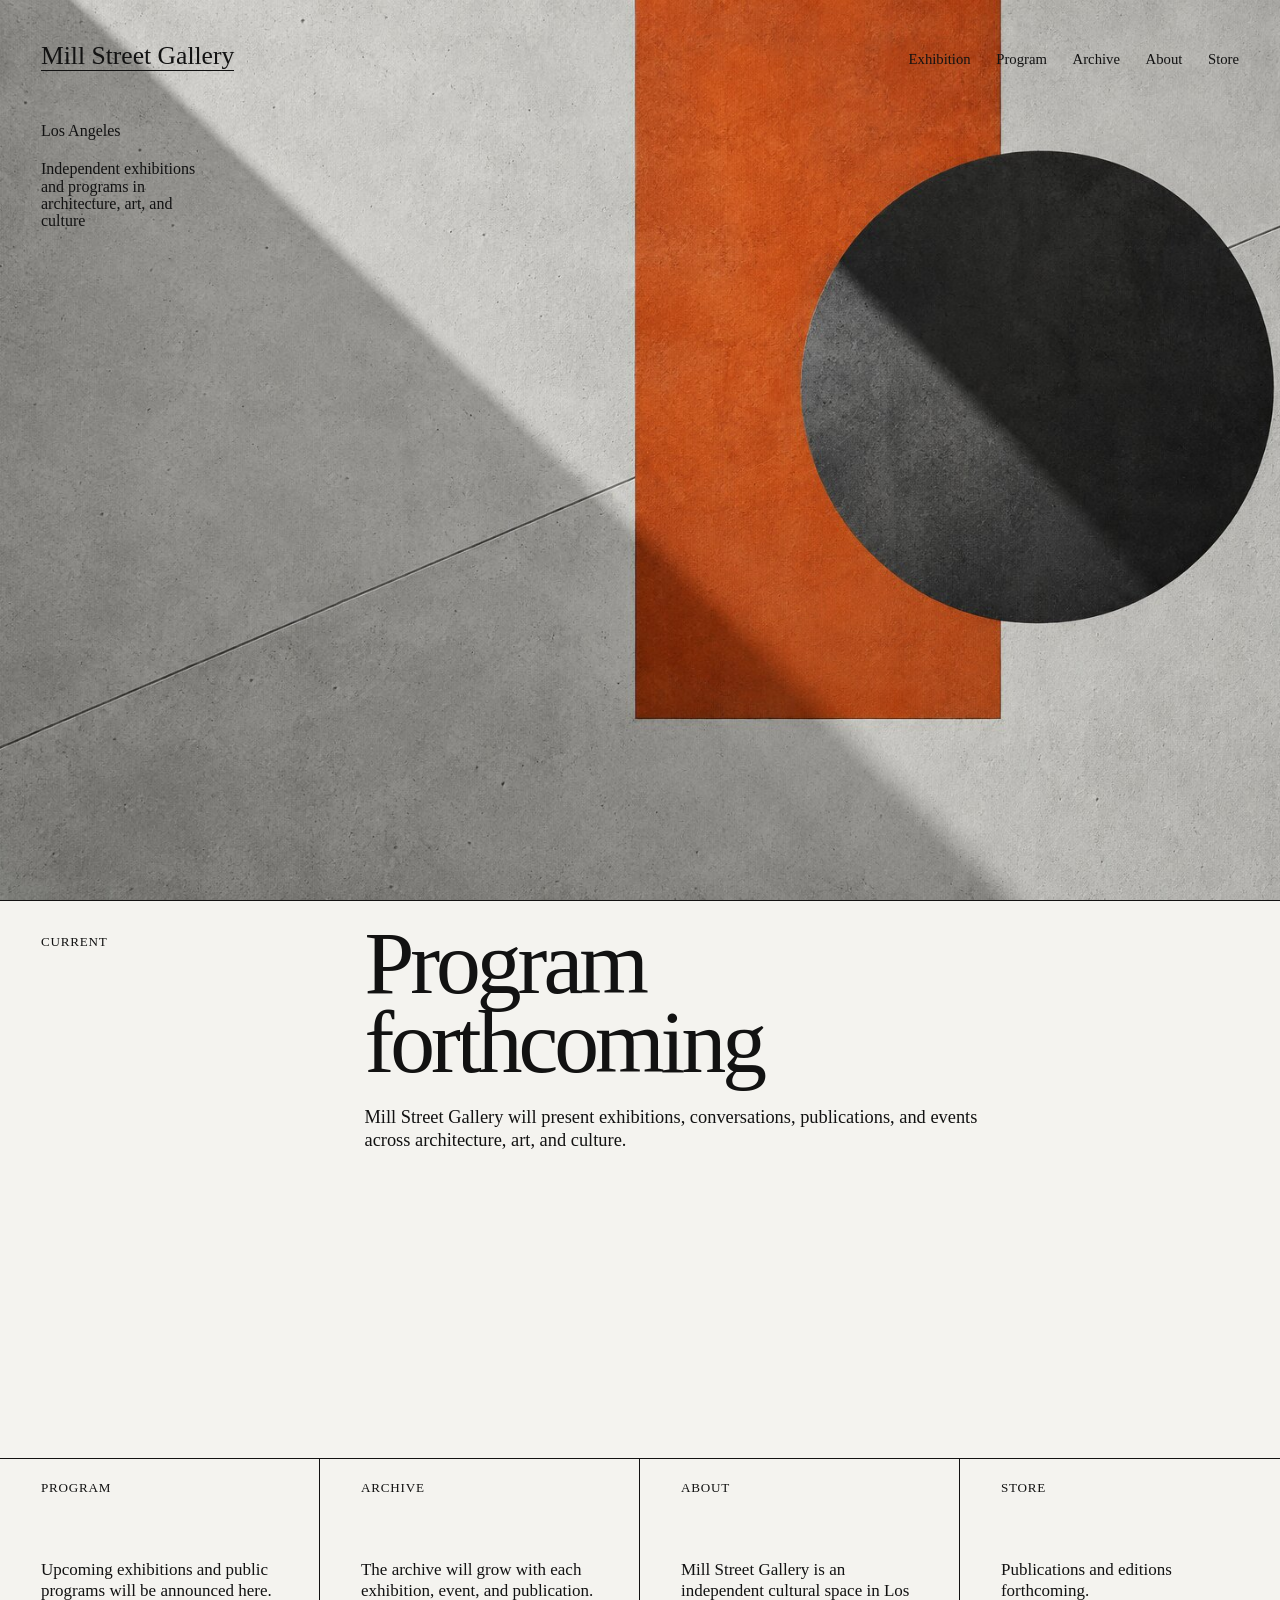
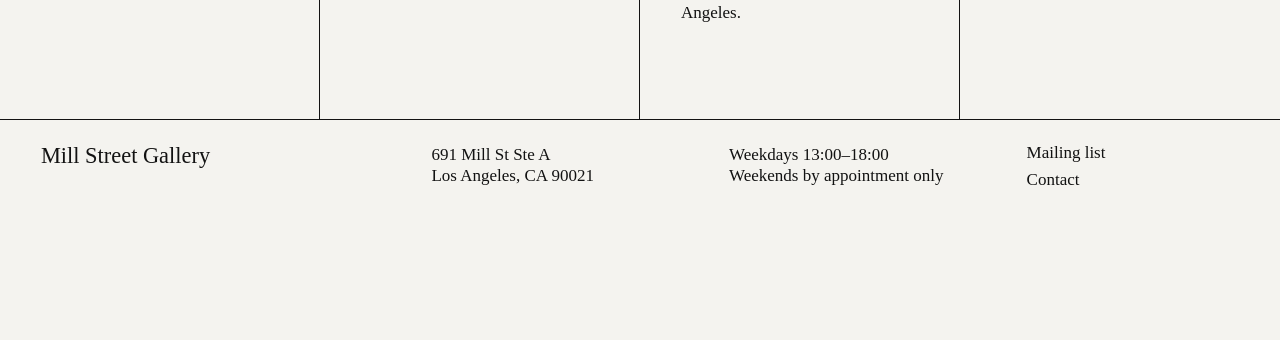
==== index.html @ 427b2648 "Update gallery address, hours, and stylesheet version" ====
<!doctype html>
<html lang="en">
<head>
  <meta charset="utf-8">
  <meta name="viewport" content="width=device-width, initial-scale=1">
  <meta name="description" content="Mill Street Gallery, Los Angeles.">
  <title>Mill Street Gallery</title>
  <link rel="icon" type="image/svg+xml" href="favicon.svg?v=3">
  <link rel="stylesheet" href="styles.css?v=5">
</head>
<body>
  <section class="landing" id="top">
    <header class="site-header">
      <a class="wordmark" href="#top">Mill Street Gallery</a>
      <button class="menu-toggle" type="button" aria-expanded="false" aria-controls="site-nav">Menu</button>
      <nav id="site-nav" class="site-nav" aria-label="Primary navigation">
        <a href="#exhibition">Exhibition</a><a href="#program">Program</a><a href="#archive">Archive</a><a href="#about">About</a><a href="#store">Store</a>
      </nav>
    </header>
    <div class="intro">
      <p>Los Angeles</p>
      <p>Independent exhibitions<br>and programs in<br>architecture, art, and<br>culture</p>
    </div>
  </section>
  <main>
    <section class="program-lead" id="exhibition">
      <p class="section-label">Current</p>
      <div><h1>Program forthcoming</h1><p>Mill Street Gallery will present exhibitions, conversations, publications, and events across architecture, art, and culture.</p></div>
    </section>
    <section class="index-grid" id="program">
      <article><p class="section-label">Program</p><p>Upcoming exhibitions and public programs will be announced here.</p></article>
      <article id="archive"><p class="section-label">Archive</p><p>The archive will grow with each exhibition, event, and publication.</p></article>
      <article id="about"><p class="section-label">About</p><p>Mill Street Gallery is an independent cultural space in Los Angeles.</p></article>
      <article id="store"><p class="section-label">Store</p><p>Publications and editions forthcoming.</p></article>
    </section>
  </main>
  <footer class="site-footer">
    <div><a href="#top">Mill Street Gallery</a></div>
    <div><p>691 Mill St Ste A<br>Los Angeles, CA 90021</p></div>
    <div><p>Weekdays 13:00–18:00<br>Weekends by appointment only</p></div>
    <div class="footer-links"><button class="text-button" type="button" data-open-mailing>Mailing list</button><a href="mailto:info@millstreetgallery.org">Contact</a></div>
  </footer>
  <dialog class="mailing-dialog" aria-labelledby="mailing-title">
    <button class="dialog-close" type="button" aria-label="Close mailing list form">Close</button>
    <div class="dialog-inner">
      <p class="section-label">Mill Street Gallery</p>
      <h2 id="mailing-title">Join the mailing list</h2>
      <form id="mailing-form">
        <label>Name<input name="name" autocomplete="name" required></label>
        <label>Email address<input type="email" name="email" autocomplete="email" required></label>
        <label>Profession <span>(optional)</span><input name="profession" autocomplete="organization-title"></label>
        <label>City <span>(optional)</span><input name="city" autocomplete="address-level2"></label>
        <button class="submit-button" type="submit">Subscribe</button>
      </form>
      <p class="form-note">Occasional updates about exhibitions, programs, and publications.</p>
    </div>
  </dialog>
  <script src="script.js"></script>
</body>
</html>
---- styles.css ----
:root { --ink:#121212; --paper:#f4f3ef; }
* { box-sizing:border-box; }
html { scroll-behavior:smooth; }
body { margin:0; color:var(--ink); background:var(--paper); font-family:"Times New Roman",Times,serif; font-size:17px; line-height:1.08; }
a { color:inherit; text-decoration:none; }
a:focus-visible,button:focus-visible,input:focus-visible { outline:1px solid currentColor; outline-offset:4px; }
.landing { position:relative; min-height:100svh; background:#b8b8b4 url("feature.jpg?v=2") center/cover no-repeat; }
.site-header { position:absolute; inset:0 0 auto; z-index:2; display:grid; grid-template-columns:1fr auto; align-items:baseline; gap:2rem; padding:42px 3.2vw 0; }
.wordmark { width:max-content; font-size:clamp(1.2rem,2vw,1.75rem); border-bottom:1px solid currentColor; }
.site-nav { display:flex; gap:clamp(1rem,2vw,2rem); }
.site-nav a { font-size:clamp(.9rem,1.15vw,1.08rem); }
.site-nav a:hover,.wordmark:hover,.footer-links a:hover,.text-button:hover { opacity:.55; }
.menu-toggle { display:none; border:0; padding:0; background:transparent; color:inherit; font:inherit; }
.intro { position:absolute; z-index:1; top:13.5%; left:3.2vw; max-width:13rem; font-size:clamp(.95rem,1.25vw,1.15rem); }
.intro p { margin:0 0 1.35rem; }
.program-lead { display:grid; grid-template-columns:minmax(190px,1fr) 3fr; gap:2rem; min-height:62vh; padding:34px 3.2vw 80px; border-top:1px solid var(--ink); }
.section-label { margin:0; font-size:.82rem; text-transform:uppercase; letter-spacing:.06em; }
.program-lead h1 { max-width:11ch; margin:-.12em 0 1.5rem; font-size:clamp(3rem,7vw,7.5rem); font-weight:400; line-height:.88; letter-spacing:-.045em; }
.program-lead>div>p { max-width:39rem; font-size:1.15rem; line-height:1.25; }
.index-grid { display:grid; grid-template-columns:repeat(4,1fr); border-top:1px solid var(--ink); border-bottom:1px solid var(--ink); }
.index-grid article { min-height:260px; padding:22px 3.2vw 45px; border-right:1px solid var(--ink); }
.index-grid article:last-child { border-right:0; }
.index-grid article>p:last-child { max-width:22rem; margin:4rem 0 0; line-height:1.25; }
.site-footer { display:grid; grid-template-columns:1.35fr 1fr 1fr .8fr; gap:2rem; min-height:220px; padding:24px 3.2vw 48px; }
.site-footer p { margin:0; line-height:1.25; }
.site-footer>div:first-child { font-size:1.4rem; }
.footer-links { display:flex; flex-direction:column; align-items:flex-start; gap:.55rem; }
.text-button { border:0; padding:0; background:none; color:inherit; font:inherit; cursor:pointer; }
.mailing-dialog { width:min(680px,calc(100% - 28px)); max-height:calc(100svh - 28px); margin:auto; padding:0; border:1px solid var(--ink); background:var(--paper); color:var(--ink); }
.mailing-dialog::backdrop { background:rgba(0,0,0,.48); }
.dialog-close { position:absolute; top:20px; right:22px; border:0; padding:0; background:none; font:inherit; cursor:pointer; }
.dialog-inner { padding:24px 28px 34px; }
.dialog-inner h2 { margin:3.5rem 0 3rem; font-size:clamp(2.6rem,6vw,5rem); font-weight:400; line-height:.88; letter-spacing:-.04em; }
#mailing-form { display:grid; grid-template-columns:1fr 1fr; gap:24px 18px; }
#mailing-form label { display:flex; flex-direction:column; gap:8px; }
#mailing-form label span { opacity:.55; }
#mailing-form input { width:100%; border:0; border-bottom:1px solid var(--ink); border-radius:0; padding:6px 0 8px; background:transparent; color:inherit; font:inherit; }
.submit-button { justify-self:start; margin-top:1rem; border:1px solid var(--ink); padding:9px 18px; background:transparent; color:inherit; font:inherit; cursor:pointer; }
.submit-button:hover { color:var(--paper); background:var(--ink); }
.form-note { margin:2rem 0 0; font-size:.9rem; }
@media(max-width:760px){
  body{font-size:16px}.landing{min-height:100svh;background-position:58% center}.site-header{grid-template-columns:1fr auto;padding:20px 18px 0}.wordmark{font-size:1.25rem}.menu-toggle{display:block}.site-nav{position:absolute;top:0;left:0;right:0;display:none;flex-direction:column;gap:.75rem;min-height:100svh;padding:68px 18px;background:var(--paper)}.site-nav.open{display:flex}.site-nav a{font-size:2rem}.intro{top:15%;left:18px;max-width:10.5rem}.program-lead{grid-template-columns:1fr;min-height:54vh;padding:22px 18px 60px}.program-lead h1{margin-top:3.5rem;font-size:4rem}.index-grid{grid-template-columns:1fr}.index-grid article{min-height:190px;padding:20px 18px 32px;border-right:0;border-bottom:1px solid var(--ink)}.index-grid article:last-child{border-bottom:0}.index-grid article>p:last-child{margin-top:3rem}.site-footer{grid-template-columns:1fr 1fr;padding:22px 18px 45px;gap:2.8rem 1rem}.site-footer>div:first-child,.footer-links{grid-column:1/-1}#mailing-form{grid-template-columns:1fr}
}
@media(prefers-reduced-motion:reduce){html{scroll-behavior:auto}}
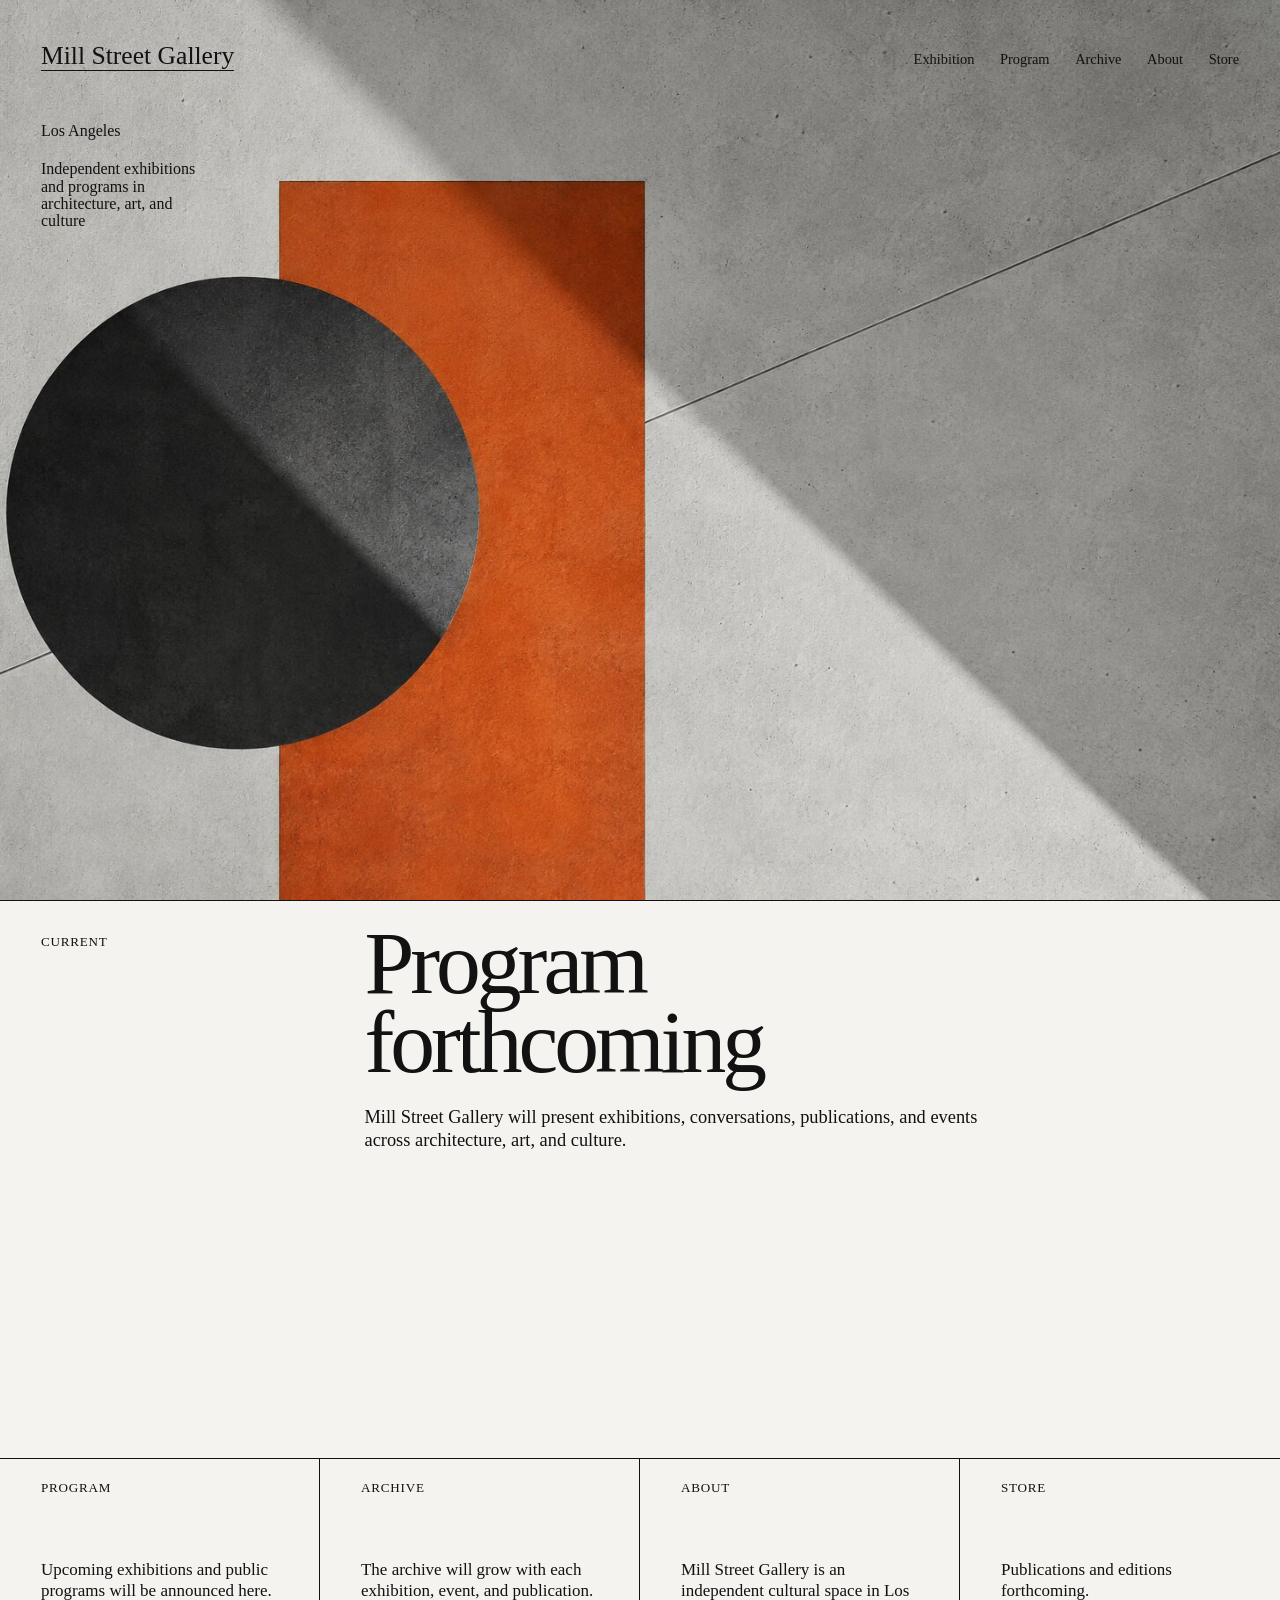
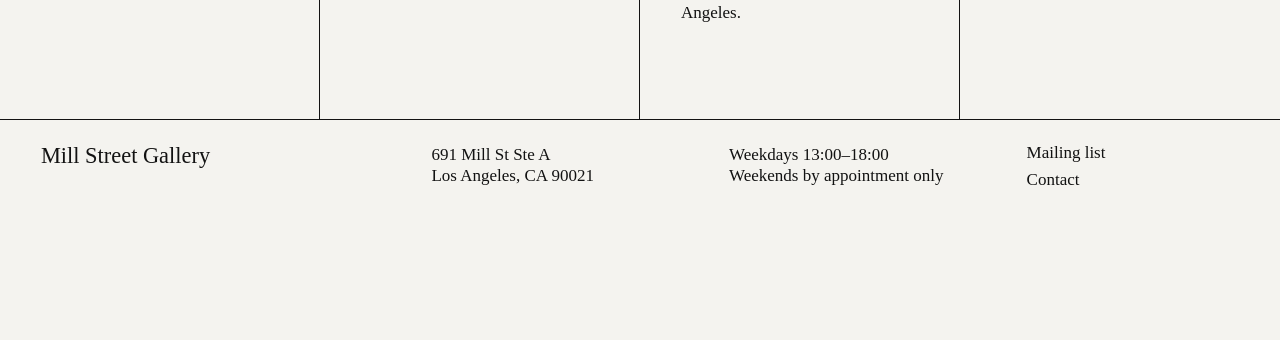
==== commit 04d95c9f: "Rotate homepage artwork and update gallery details" ====
--- a/index.html
+++ b/index.html
@@ -6,7 +6,7 @@
   <meta name="description" content="Mill Street Gallery, Los Angeles.">
   <title>Mill Street Gallery</title>
   <link rel="icon" type="image/svg+xml" href="favicon.svg?v=3">
-  <link rel="stylesheet" href="styles.css?v=5">
+  <link rel="stylesheet" href="styles.css?v=7">
 </head>
 <body>
   <section class="landing" id="top">
--- a/styles.css
+++ b/styles.css
@@ -4,11 +4,11 @@
 body { margin:0; color:var(--ink); background:var(--paper); font-family:"Times New Roman",Times,serif; font-size:17px; line-height:1.08; }
 a { color:inherit; text-decoration:none; }
 a:focus-visible,button:focus-visible,input:focus-visible { outline:1px solid currentColor; outline-offset:4px; }
-.landing { position:relative; min-height:100svh; background:#b8b8b4 url("feature.jpg?v=2") center/cover no-repeat; }
+.landing { position:relative; min-height:100svh; background:#b8b8b4 url("feature-rotated.jpg?v=7") center/cover no-repeat; }
 .site-header { position:absolute; inset:0 0 auto; z-index:2; display:grid; grid-template-columns:1fr auto; align-items:baseline; gap:2rem; padding:42px 3.2vw 0; }
 .wordmark { width:max-content; font-size:clamp(1.2rem,2vw,1.75rem); border-bottom:1px solid currentColor; }
 .site-nav { display:flex; gap:clamp(1rem,2vw,2rem); }
-.site-nav a { font-size:clamp(.9rem,1.15vw,1.08rem); }
+.site-nav a { font-size:.9rem; }
 .site-nav a:hover,.wordmark:hover,.footer-links a:hover,.text-button:hover { opacity:.55; }
 .menu-toggle { display:none; border:0; padding:0; background:transparent; color:inherit; font:inherit; }
 .intro { position:absolute; z-index:1; top:13.5%; left:3.2vw; max-width:13rem; font-size:clamp(.95rem,1.25vw,1.15rem); }
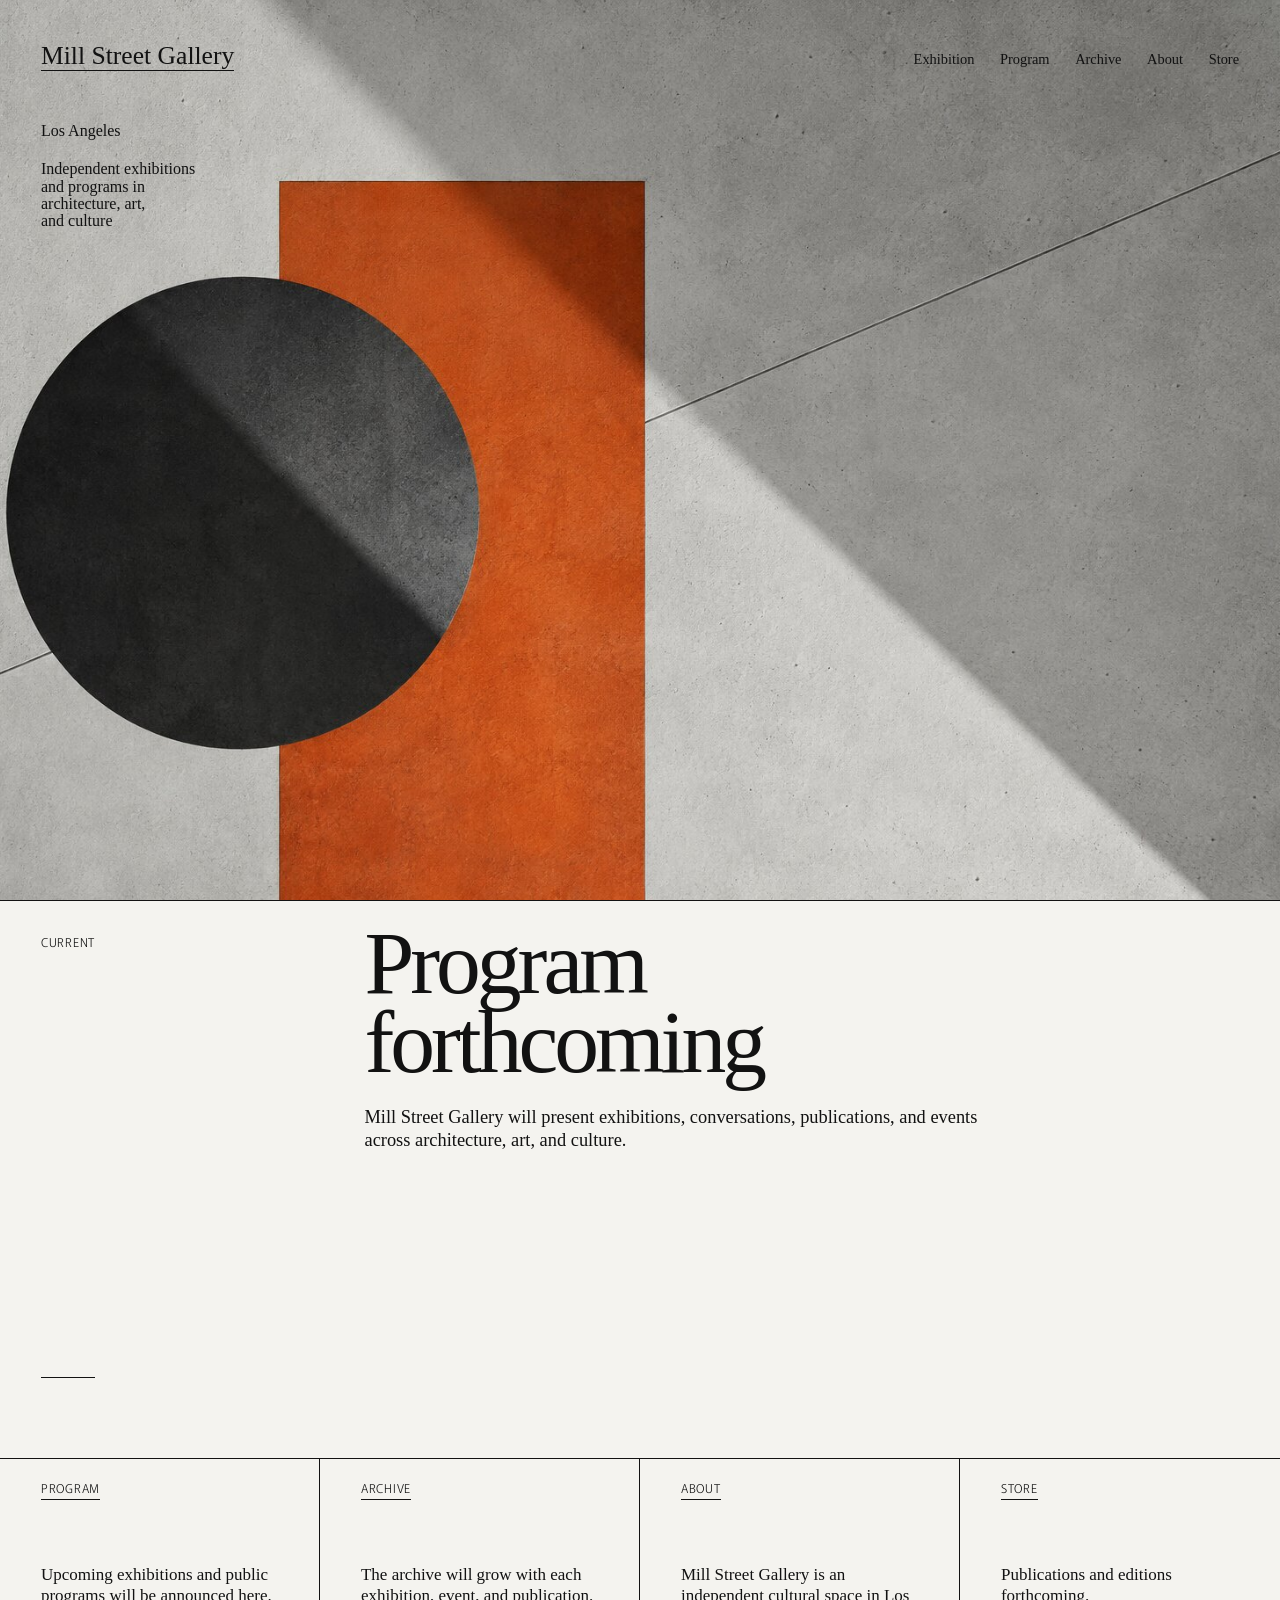
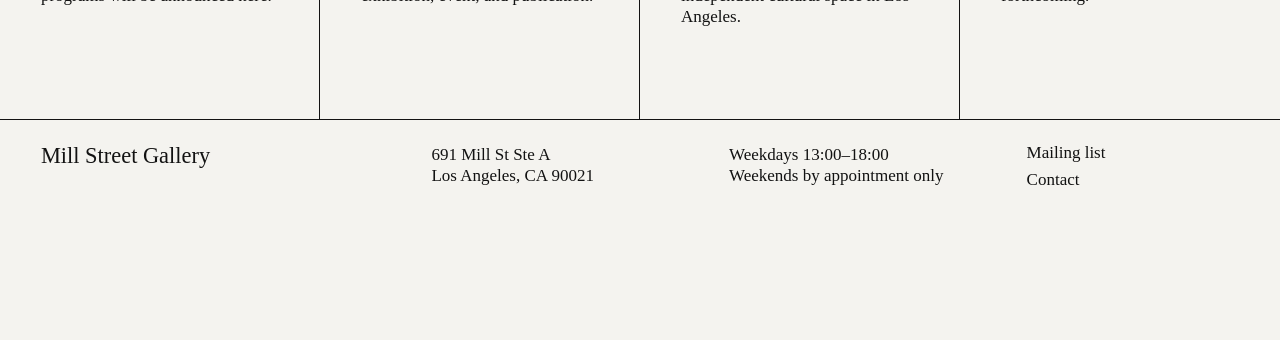
==== commit a4372848: "Refine homepage text and navigation alignment" ====
--- a/index.html
+++ b/index.html
@@ -6,7 +6,10 @@
   <meta name="description" content="Mill Street Gallery, Los Angeles.">
   <title>Mill Street Gallery</title>
   <link rel="icon" type="image/svg+xml" href="favicon.svg?v=3">
-  <link rel="stylesheet" href="styles.css?v=7">
+  <link rel="preconnect" href="https://fonts.googleapis.com">
+  <link rel="preconnect" href="https://fonts.gstatic.com" crossorigin>
+  <link href="https://fonts.googleapis.com/css2?family=Murecho:wght@300&display=swap" rel="stylesheet">
+  <link rel="stylesheet" href="styles.css?v=9">
 </head>
 <body>
   <section class="landing" id="top">
@@ -19,7 +22,7 @@
     </header>
     <div class="intro">
       <p>Los Angeles</p>
-      <p>Independent exhibitions<br>and programs in<br>architecture, art, and<br>culture</p>
+      <p>Independent exhibitions<br>and programs in<br>architecture, art,<br>and culture</p>
     </div>
   </section>
   <main>
--- a/styles.css
+++ b/styles.css
@@ -14,7 +14,7 @@
 .intro { position:absolute; z-index:1; top:13.5%; left:3.2vw; max-width:13rem; font-size:clamp(.95rem,1.25vw,1.15rem); }
 .intro p { margin:0 0 1.35rem; }
 .program-lead { display:grid; grid-template-columns:minmax(190px,1fr) 3fr; gap:2rem; min-height:62vh; padding:34px 3.2vw 80px; border-top:1px solid var(--ink); }
-.section-label { margin:0; font-size:.82rem; text-transform:uppercase; letter-spacing:.06em; }
+.section-label { width:max-content; margin:0; padding-bottom:3px; border-bottom:1px solid currentColor; font-family:"Murecho",sans-serif; font-size:.76rem; font-weight:300; line-height:1.2; text-transform:uppercase; letter-spacing:.06em; }
 .program-lead h1 { max-width:11ch; margin:-.12em 0 1.5rem; font-size:clamp(3rem,7vw,7.5rem); font-weight:400; line-height:.88; letter-spacing:-.045em; }
 .program-lead>div>p { max-width:39rem; font-size:1.15rem; line-height:1.25; }
 .index-grid { display:grid; grid-template-columns:repeat(4,1fr); border-top:1px solid var(--ink); border-bottom:1px solid var(--ink); }
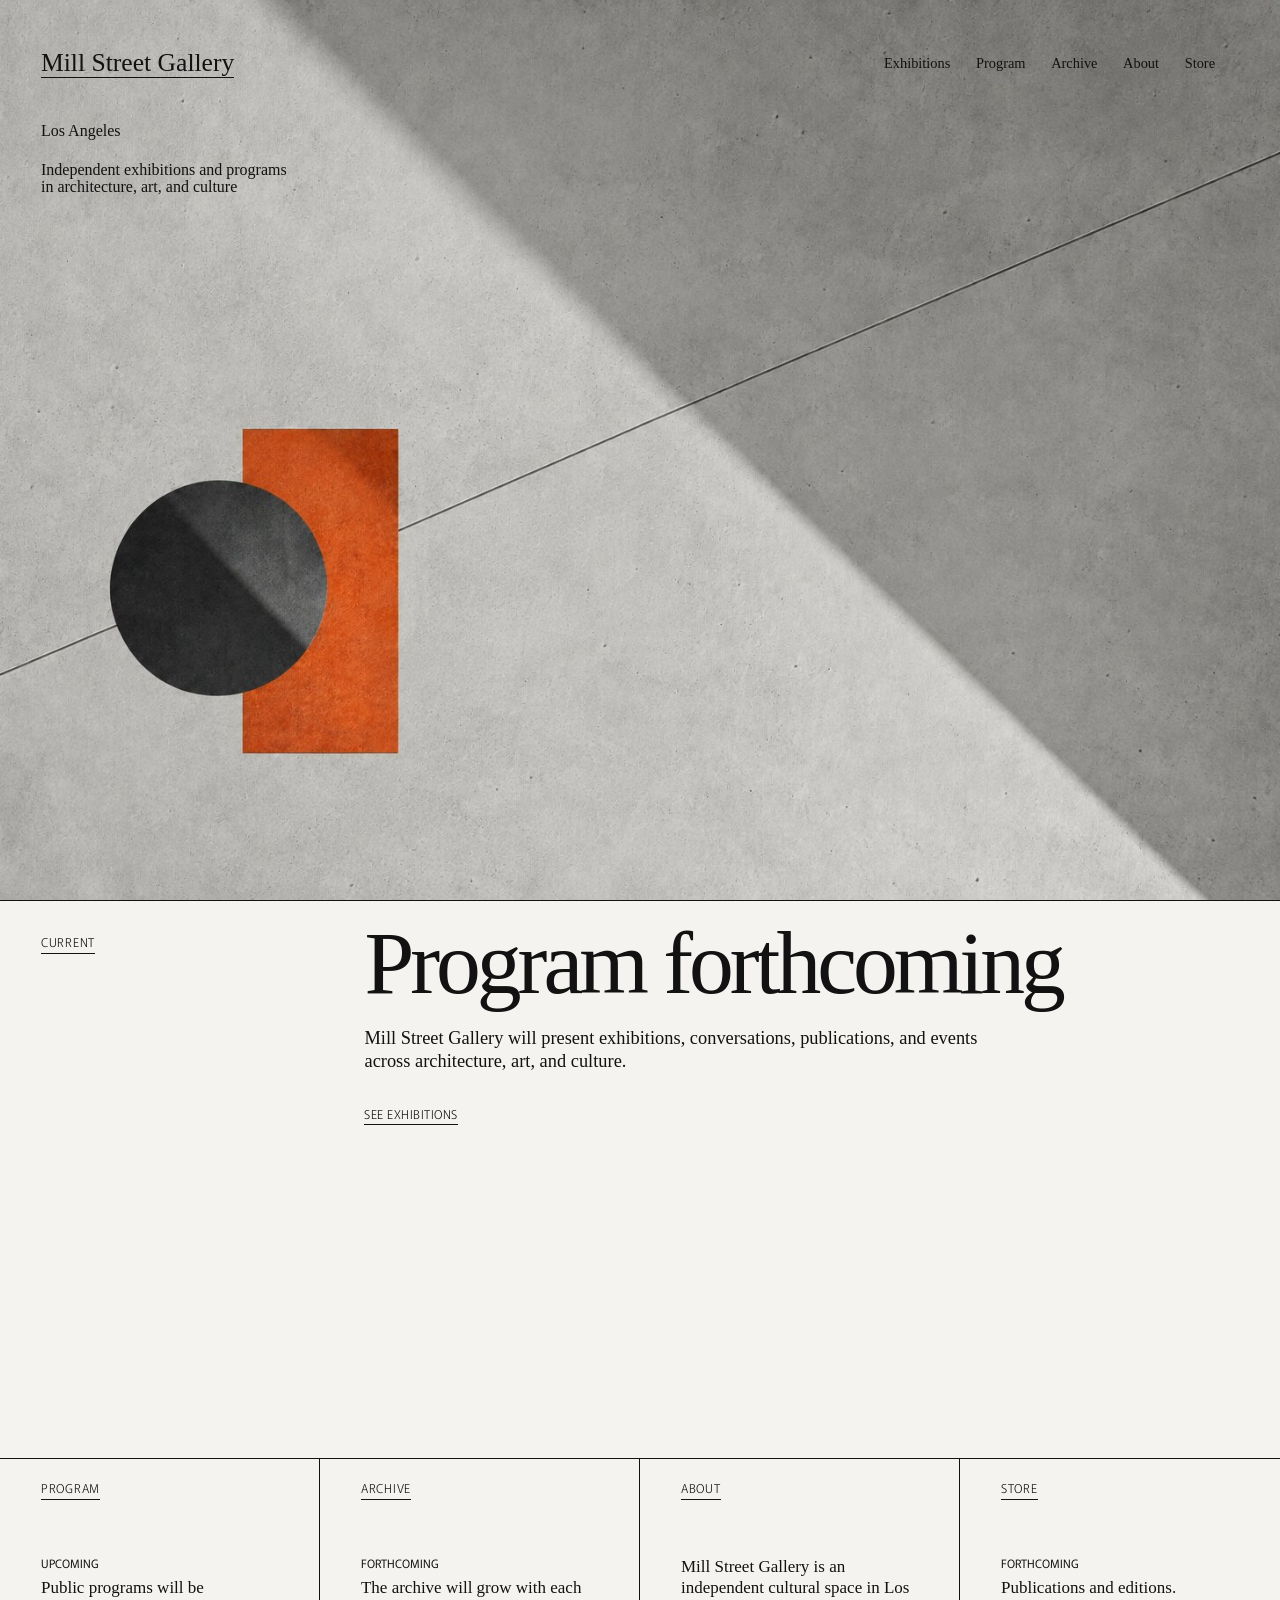
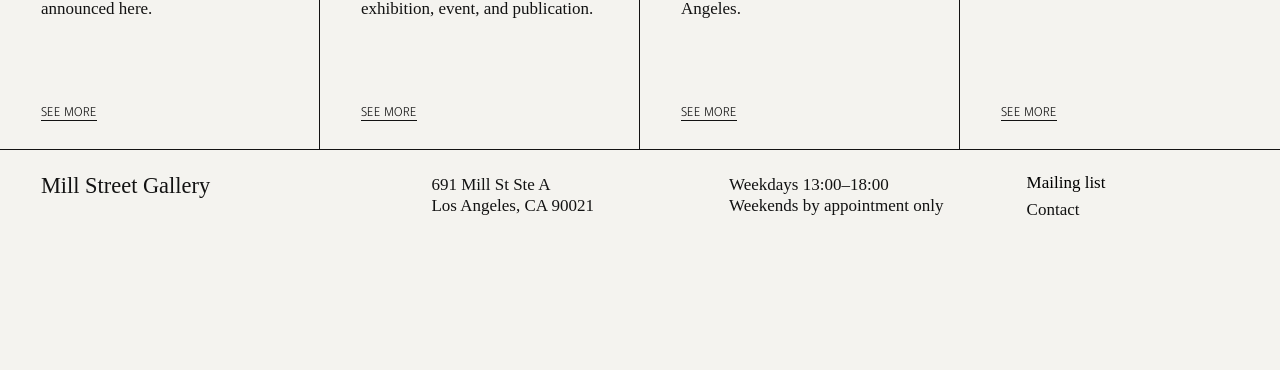
==== commit 9dee97eb: "Build sticky navigation and multi-page gallery site" ====
--- a/index.html
+++ b/index.html
@@ -1,63 +1,12 @@
-<!doctype html>
-<html lang="en">
-<head>
-  <meta charset="utf-8">
-  <meta name="viewport" content="width=device-width, initial-scale=1">
-  <meta name="description" content="Mill Street Gallery, Los Angeles.">
-  <title>Mill Street Gallery</title>
-  <link rel="icon" type="image/svg+xml" href="favicon.svg?v=3">
-  <link rel="preconnect" href="https://fonts.googleapis.com">
-  <link rel="preconnect" href="https://fonts.gstatic.com" crossorigin>
-  <link href="https://fonts.googleapis.com/css2?family=Murecho:wght@300&display=swap" rel="stylesheet">
-  <link rel="stylesheet" href="styles.css?v=9">
-</head>
-<body>
-  <section class="landing" id="top">
-    <header class="site-header">
-      <a class="wordmark" href="#top">Mill Street Gallery</a>
-      <button class="menu-toggle" type="button" aria-expanded="false" aria-controls="site-nav">Menu</button>
-      <nav id="site-nav" class="site-nav" aria-label="Primary navigation">
-        <a href="#exhibition">Exhibition</a><a href="#program">Program</a><a href="#archive">Archive</a><a href="#about">About</a><a href="#store">Store</a>
-      </nav>
-    </header>
-    <div class="intro">
-      <p>Los Angeles</p>
-      <p>Independent exhibitions<br>and programs in<br>architecture, art,<br>and culture</p>
-    </div>
-  </section>
-  <main>
-    <section class="program-lead" id="exhibition">
-      <p class="section-label">Current</p>
-      <div><h1>Program forthcoming</h1><p>Mill Street Gallery will present exhibitions, conversations, publications, and events across architecture, art, and culture.</p></div>
-    </section>
-    <section class="index-grid" id="program">
-      <article><p class="section-label">Program</p><p>Upcoming exhibitions and public programs will be announced here.</p></article>
-      <article id="archive"><p class="section-label">Archive</p><p>The archive will grow with each exhibition, event, and publication.</p></article>
-      <article id="about"><p class="section-label">About</p><p>Mill Street Gallery is an independent cultural space in Los Angeles.</p></article>
-      <article id="store"><p class="section-label">Store</p><p>Publications and editions forthcoming.</p></article>
-    </section>
-  </main>
-  <footer class="site-footer">
-    <div><a href="#top">Mill Street Gallery</a></div>
-    <div><p>691 Mill St Ste A<br>Los Angeles, CA 90021</p></div>
-    <div><p>Weekdays 13:00–18:00<br>Weekends by appointment only</p></div>
-    <div class="footer-links"><button class="text-button" type="button" data-open-mailing>Mailing list</button><a href="mailto:info@millstreetgallery.org">Contact</a></div>
-  </footer>
-  <dialog class="mailing-dialog" aria-labelledby="mailing-title">
-    <button class="dialog-close" type="button" aria-label="Close mailing list form">Close</button>
-    <div class="dialog-inner">
-      <p class="section-label">Mill Street Gallery</p>
-      <h2 id="mailing-title">Join the mailing list</h2>
-      <form id="mailing-form">
-        <label>Name<input name="name" autocomplete="name" required></label>
-        <label>Email address<input type="email" name="email" autocomplete="email" required></label>
-        <label>Profession <span>(optional)</span><input name="profession" autocomplete="organization-title"></label>
-        <label>City <span>(optional)</span><input name="city" autocomplete="address-level2"></label>
-        <button class="submit-button" type="submit">Subscribe</button>
-      </form>
-      <p class="form-note">Occasional updates about exhibitions, programs, and publications.</p>
-    </div>
-  </dialog>
-  <script src="script.js"></script>
-</body>
-</html>
+<!doctype html><html lang="en"><head><meta charset="utf-8"><meta name="viewport" content="width=device-width,initial-scale=1"><meta name="description" content="Mill Street Gallery, Los Angeles."><title>Mill Street Gallery</title><link rel="icon" type="image/svg+xml" href="favicon.svg?v=3"><link rel="preconnect" href="https://fonts.googleapis.com"><link rel="preconnect" href="https://fonts.gstatic.com" crossorigin><link href="https://fonts.googleapis.com/css2?family=Murecho:wght@300&display=swap" rel="stylesheet"><link rel="stylesheet" href="styles.css?v=10"></head>
+<body class="homepage"><div class="header-sentinel" aria-hidden="true"></div><header class="site-header"><a class="wordmark" href="index.html">Mill Street Gallery</a><button class="menu-toggle" type="button" aria-expanded="false" aria-controls="site-nav">Menu</button><nav id="site-nav" class="site-nav"><a href="exhibitions.html">Exhibitions</a><a href="program.html">Program</a><a href="archive.html">Archive</a><a href="about.html">About</a><a href="store.html">Store</a></nav></header>
+<section class="landing"><div class="intro"><p>Los Angeles</p><p class="intro-description"><span>Independent exhibitions and programs</span><span>in architecture, art, and culture</span></p></div></section>
+<main><section class="program-lead"><p class="section-label">Current</p><div><h1>Program forthcoming</h1><p>Mill Street Gallery will present exhibitions, conversations, publications, and events across architecture, art, and culture.</p><a class="see-more" href="exhibitions.html">See exhibitions</a></div></section>
+<section class="index-grid">
+<article><p class="section-label">Program</p><div class="preview-items"><p><span>Upcoming</span>Public programs will be announced here.</p></div><a class="see-more" href="program.html">See more</a></article>
+<article><p class="section-label">Archive</p><div class="preview-items"><p><span>Forthcoming</span>The archive will grow with each exhibition, event, and publication.</p></div><a class="see-more" href="archive.html">See more</a></article>
+<article><p class="section-label">About</p><div class="preview-items"><p>Mill Street Gallery is an independent cultural space in Los Angeles.</p></div><a class="see-more" href="about.html">See more</a></article>
+<article><p class="section-label">Store</p><div class="preview-items"><p><span>Forthcoming</span>Publications and editions.</p></div><a class="see-more" href="store.html">See more</a></article>
+</section></main>
+<footer class="site-footer"><div><a href="index.html">Mill Street Gallery</a></div><div><p>691 Mill St Ste A<br>Los Angeles, CA 90021</p></div><div><p>Weekdays 13:00–18:00<br>Weekends by appointment only</p></div><div class="footer-links"><button class="text-button" type="button" data-open-mailing>Mailing list</button><a href="mailto:info@millstreetgallery.org">Contact</a></div></footer>
+<dialog class="mailing-dialog"><button class="dialog-close" type="button">Close</button><div class="dialog-inner"><p class="section-label">Mill Street Gallery</p><h2>Join the mailing list</h2><form id="mailing-form"><label>Name<input name="name" required></label><label>Email address<input type="email" name="email" required></label><label>Profession <span>(optional)</span><input name="profession"></label><label>City <span>(optional)</span><input name="city"></label><button class="submit-button" type="submit">Subscribe</button></form></div></dialog><script src="script.js?v=10"></script></body></html>
--- a/styles.css
+++ b/styles.css
@@ -1,44 +1,3 @@
-:root { --ink:#121212; --paper:#f4f3ef; }
-* { box-sizing:border-box; }
-html { scroll-behavior:smooth; }
-body { margin:0; color:var(--ink); background:var(--paper); font-family:"Times New Roman",Times,serif; font-size:17px; line-height:1.08; }
-a { color:inherit; text-decoration:none; }
-a:focus-visible,button:focus-visible,input:focus-visible { outline:1px solid currentColor; outline-offset:4px; }
-.landing { position:relative; min-height:100svh; background:#b8b8b4 url("feature-rotated.jpg?v=7") center/cover no-repeat; }
-.site-header { position:absolute; inset:0 0 auto; z-index:2; display:grid; grid-template-columns:1fr auto; align-items:baseline; gap:2rem; padding:42px 3.2vw 0; }
-.wordmark { width:max-content; font-size:clamp(1.2rem,2vw,1.75rem); border-bottom:1px solid currentColor; }
-.site-nav { display:flex; gap:clamp(1rem,2vw,2rem); }
-.site-nav a { font-size:.9rem; }
-.site-nav a:hover,.wordmark:hover,.footer-links a:hover,.text-button:hover { opacity:.55; }
-.menu-toggle { display:none; border:0; padding:0; background:transparent; color:inherit; font:inherit; }
-.intro { position:absolute; z-index:1; top:13.5%; left:3.2vw; max-width:13rem; font-size:clamp(.95rem,1.25vw,1.15rem); }
-.intro p { margin:0 0 1.35rem; }
-.program-lead { display:grid; grid-template-columns:minmax(190px,1fr) 3fr; gap:2rem; min-height:62vh; padding:34px 3.2vw 80px; border-top:1px solid var(--ink); }
-.section-label { width:max-content; margin:0; padding-bottom:3px; border-bottom:1px solid currentColor; font-family:"Murecho",sans-serif; font-size:.76rem; font-weight:300; line-height:1.2; text-transform:uppercase; letter-spacing:.06em; }
-.program-lead h1 { max-width:11ch; margin:-.12em 0 1.5rem; font-size:clamp(3rem,7vw,7.5rem); font-weight:400; line-height:.88; letter-spacing:-.045em; }
-.program-lead>div>p { max-width:39rem; font-size:1.15rem; line-height:1.25; }
-.index-grid { display:grid; grid-template-columns:repeat(4,1fr); border-top:1px solid var(--ink); border-bottom:1px solid var(--ink); }
-.index-grid article { min-height:260px; padding:22px 3.2vw 45px; border-right:1px solid var(--ink); }
-.index-grid article:last-child { border-right:0; }
-.index-grid article>p:last-child { max-width:22rem; margin:4rem 0 0; line-height:1.25; }
-.site-footer { display:grid; grid-template-columns:1.35fr 1fr 1fr .8fr; gap:2rem; min-height:220px; padding:24px 3.2vw 48px; }
-.site-footer p { margin:0; line-height:1.25; }
-.site-footer>div:first-child { font-size:1.4rem; }
-.footer-links { display:flex; flex-direction:column; align-items:flex-start; gap:.55rem; }
-.text-button { border:0; padding:0; background:none; color:inherit; font:inherit; cursor:pointer; }
-.mailing-dialog { width:min(680px,calc(100% - 28px)); max-height:calc(100svh - 28px); margin:auto; padding:0; border:1px solid var(--ink); background:var(--paper); color:var(--ink); }
-.mailing-dialog::backdrop { background:rgba(0,0,0,.48); }
-.dialog-close { position:absolute; top:20px; right:22px; border:0; padding:0; background:none; font:inherit; cursor:pointer; }
-.dialog-inner { padding:24px 28px 34px; }
-.dialog-inner h2 { margin:3.5rem 0 3rem; font-size:clamp(2.6rem,6vw,5rem); font-weight:400; line-height:.88; letter-spacing:-.04em; }
-#mailing-form { display:grid; grid-template-columns:1fr 1fr; gap:24px 18px; }
-#mailing-form label { display:flex; flex-direction:column; gap:8px; }
-#mailing-form label span { opacity:.55; }
-#mailing-form input { width:100%; border:0; border-bottom:1px solid var(--ink); border-radius:0; padding:6px 0 8px; background:transparent; color:inherit; font:inherit; }
-.submit-button { justify-self:start; margin-top:1rem; border:1px solid var(--ink); padding:9px 18px; background:transparent; color:inherit; font:inherit; cursor:pointer; }
-.submit-button:hover { color:var(--paper); background:var(--ink); }
-.form-note { margin:2rem 0 0; font-size:.9rem; }
-@media(max-width:760px){
-  body{font-size:16px}.landing{min-height:100svh;background-position:58% center}.site-header{grid-template-columns:1fr auto;padding:20px 18px 0}.wordmark{font-size:1.25rem}.menu-toggle{display:block}.site-nav{position:absolute;top:0;left:0;right:0;display:none;flex-direction:column;gap:.75rem;min-height:100svh;padding:68px 18px;background:var(--paper)}.site-nav.open{display:flex}.site-nav a{font-size:2rem}.intro{top:15%;left:18px;max-width:10.5rem}.program-lead{grid-template-columns:1fr;min-height:54vh;padding:22px 18px 60px}.program-lead h1{margin-top:3.5rem;font-size:4rem}.index-grid{grid-template-columns:1fr}.index-grid article{min-height:190px;padding:20px 18px 32px;border-right:0;border-bottom:1px solid var(--ink)}.index-grid article:last-child{border-bottom:0}.index-grid article>p:last-child{margin-top:3rem}.site-footer{grid-template-columns:1fr 1fr;padding:22px 18px 45px;gap:2.8rem 1rem}.site-footer>div:first-child,.footer-links{grid-column:1/-1}#mailing-form{grid-template-columns:1fr}
-}
-@media(prefers-reduced-motion:reduce){html{scroll-behavior:auto}}
+@import url('https://fonts.googleapis.com/css2?family=Murecho:wght@300&display=swap');
+:root{--ink:#121212;--paper:#f4f3ef;--header-h:64px;--header-offset:32px}*{box-sizing:border-box}html{scroll-behavior:smooth}body{margin:0;color:var(--ink);background:var(--paper);font-family:"Times New Roman",Times,serif;font-size:17px;line-height:1.1}a{color:inherit;text-decoration:none}a:focus-visible,button:focus-visible,input:focus-visible{outline:1px solid currentColor;outline-offset:4px}.header-sentinel{height:var(--header-offset)}.site-header{position:sticky;top:0;z-index:20;display:grid;grid-template-columns:1fr auto;align-items:center;height:var(--header-h);padding:0 3.2vw;background:transparent;border-bottom:1px solid transparent;transition:background-color .15s,border-color .15s}.site-header.is-stuck{background:#fff;border-bottom-color:var(--ink)}.wordmark{width:max-content;font-size:clamp(1.2rem,2vw,1.75rem);border-bottom:1px solid currentColor}.site-nav{display:flex;gap:clamp(1rem,2vw,2rem);transform:translateX(-24px)}.site-nav a{font-size:.9rem}.site-nav a:hover,.wordmark:hover,.footer-links a:hover,.text-button:hover,.see-more:hover{opacity:.55}.menu-toggle{display:none;border:0;padding:0;background:transparent;font:inherit}.landing{position:relative;min-height:100svh;margin-top:calc(-1 * (var(--header-h) + var(--header-offset)));padding-top:calc(var(--header-h) + var(--header-offset));background:#b8b8b4 url("feature-v2.jpg?v=11") center/cover no-repeat}.intro{position:absolute;top:13.5%;left:3.2vw;font-size:clamp(.95rem,1.25vw,1.15rem)}.intro p{margin:0 0 1.35rem}.intro-description span{display:block;white-space:nowrap}.program-lead{display:grid;grid-template-columns:minmax(190px,1fr) 3fr;gap:2rem;min-height:62vh;padding:34px 3.2vw 80px;border-top:1px solid var(--ink)}.section-label{align-self:start;width:max-content;margin:0;padding-bottom:3px;border-bottom:1px solid currentColor;font-family:"Murecho",sans-serif;font-size:.76rem;font-weight:300;line-height:1.2;text-transform:uppercase;letter-spacing:.06em}.program-lead h1,.page-title{margin:-.12em 0 1.5rem;font-size:clamp(3rem,7vw,7.5rem);font-weight:400;line-height:.88;letter-spacing:-.045em}.program-lead>div>p{max-width:39rem;font-size:1.15rem;line-height:1.25}.see-more{display:block;width:max-content;margin-top:2.2rem;padding-bottom:2px;border-bottom:1px solid currentColor;font-family:"Murecho",sans-serif;font-size:.76rem;font-weight:300;text-transform:uppercase;letter-spacing:.04em}.index-grid{display:grid;grid-template-columns:repeat(4,1fr);border-top:1px solid var(--ink);border-bottom:1px solid var(--ink)}.index-grid article{display:flex;min-height:290px;padding:22px 3.2vw 28px;border-right:1px solid var(--ink);flex-direction:column}.index-grid article:last-child{border-right:0}.preview-items{margin-top:3.5rem;line-height:1.25}.preview-items p{margin:0}.preview-items span{display:block;margin-bottom:.45rem;font-family:"Murecho",sans-serif;font-size:.72rem;text-transform:uppercase}.index-grid .see-more{margin-top:auto}.site-footer{display:grid;grid-template-columns:1.35fr 1fr 1fr .8fr;gap:2rem;min-height:220px;padding:24px 3.2vw 48px}.site-footer p{margin:0;line-height:1.25}.site-footer>div:first-child{font-size:1.4rem}.footer-links{display:flex;flex-direction:column;align-items:flex-start;gap:.55rem}.text-button{border:0;padding:0;background:none;font:inherit;cursor:pointer}.page-main{min-height:calc(100svh - var(--header-h) - var(--header-offset));padding:8vh 3.2vw 12vh}.page-kicker{margin-bottom:2rem}.page-copy{max-width:42rem;font-size:1.15rem;line-height:1.3}.page-list{margin-top:10vh;border-top:1px solid var(--ink)}.page-row{display:grid;grid-template-columns:1fr 3fr;gap:2rem;padding:22px 0 42px;border-bottom:1px solid var(--ink)}.page-row h2{margin:0;font-size:2rem;font-weight:400}.page-row p{margin:0;line-height:1.3}.mailing-dialog{width:min(680px,calc(100% - 28px));padding:0;border:1px solid var(--ink);background:var(--paper)}.dialog-close{position:absolute;top:20px;right:22px;border:0;background:none;font:inherit}.dialog-inner{padding:24px 28px 34px}.dialog-inner h2{margin:3.5rem 0 3rem;font-size:clamp(2.6rem,6vw,5rem);font-weight:400}.dialog-inner form{display:grid;grid-template-columns:1fr 1fr;gap:24px 18px}.dialog-inner label{display:flex;flex-direction:column;gap:8px}.dialog-inner input{border:0;border-bottom:1px solid;padding:6px 0;background:transparent;font:inherit}.submit-button{justify-self:start;margin-top:1rem;border:1px solid;padding:9px 18px;background:transparent;font:inherit}.mailing-dialog::backdrop{background:rgba(0,0,0,.48)}
+@media(max-width:760px){:root{--header-offset:0px;--header-h:58px}body{font-size:16px}.site-header{grid-template-columns:1fr auto;padding:0 18px;background:#fff;border-bottom:1px solid var(--ink)}.wordmark{font-size:1.2rem}.menu-toggle{display:block}.site-nav{position:absolute;top:58px;left:0;right:0;display:none;min-height:calc(100svh - 58px);padding:32px 18px;background:var(--paper);transform:none;flex-direction:column}.site-nav.open{display:flex}.site-nav a{font-size:2rem}.landing{background-position:58% center}.intro{top:15%;left:18px}.program-lead{grid-template-columns:1fr;min-height:54vh;padding:22px 18px 60px}.program-lead h1{margin-top:3.5rem;font-size:4rem}.index-grid{grid-template-columns:1fr}.index-grid article{min-height:220px;padding:20px 18px 26px;border-right:0;border-bottom:1px solid}.site-footer{grid-template-columns:1fr 1fr;padding:22px 18px 45px}.site-footer>div:first-child,.footer-links{grid-column:1/-1}.page-main{padding:8vh 18px}.page-row{grid-template-columns:1fr}.dialog-inner form{grid-template-columns:1fr}}
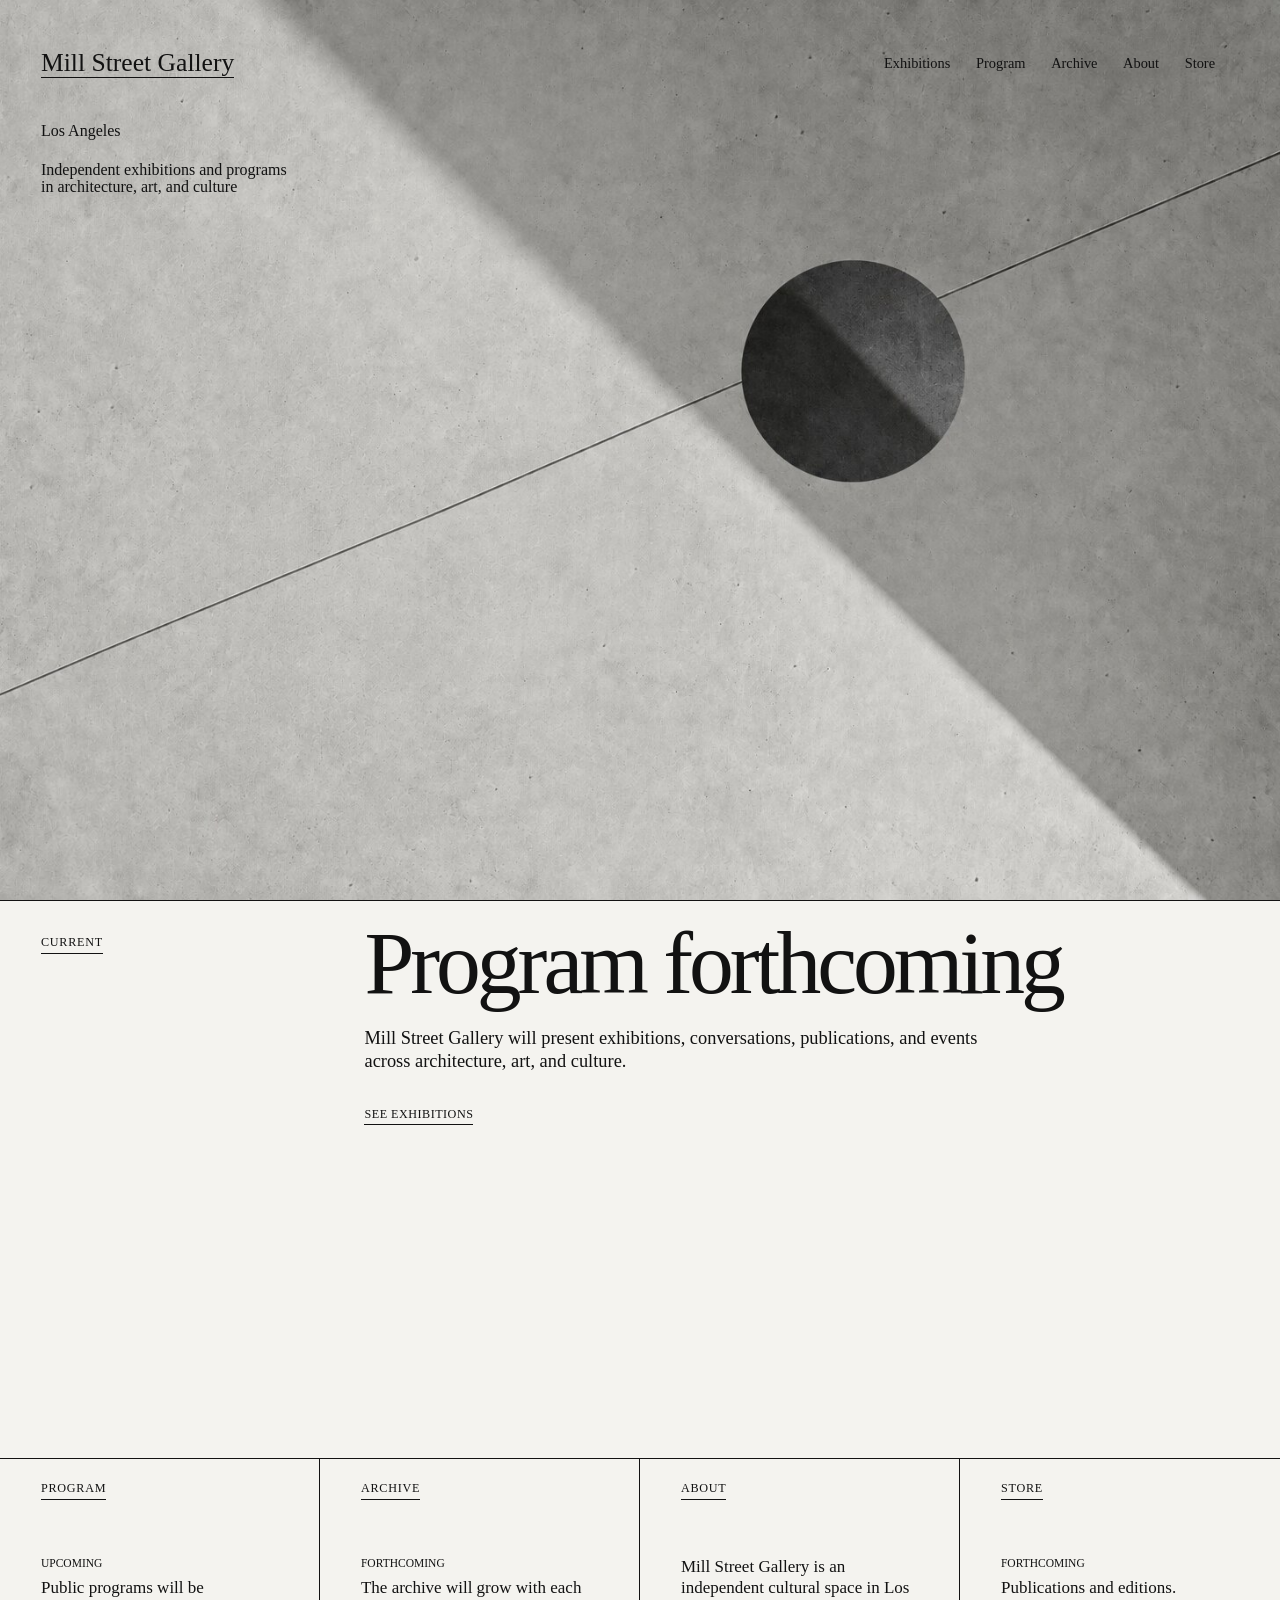
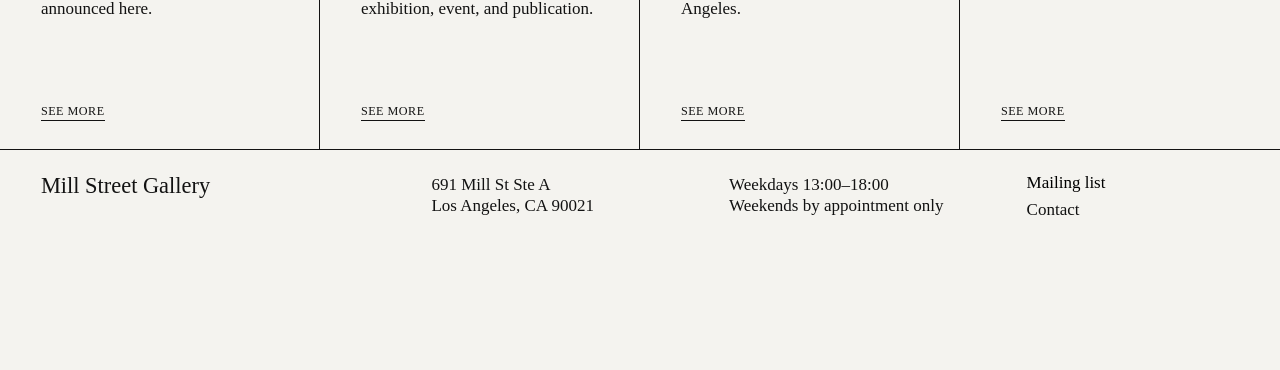
==== commit 3599fafd: "Simplify hero and unify Times typography" ====
--- a/index.html
+++ b/index.html
@@ -1,4 +1,4 @@
-<!doctype html><html lang="en"><head><meta charset="utf-8"><meta name="viewport" content="width=device-width,initial-scale=1"><meta name="description" content="Mill Street Gallery, Los Angeles."><title>Mill Street Gallery</title><link rel="icon" type="image/svg+xml" href="favicon.svg?v=3"><link rel="preconnect" href="https://fonts.googleapis.com"><link rel="preconnect" href="https://fonts.gstatic.com" crossorigin><link href="https://fonts.googleapis.com/css2?family=Murecho:wght@300&display=swap" rel="stylesheet"><link rel="stylesheet" href="styles.css?v=10"></head>
+<!doctype html><html lang="en"><head><meta charset="utf-8"><meta name="viewport" content="width=device-width,initial-scale=1"><meta name="description" content="Mill Street Gallery, Los Angeles."><title>Mill Street Gallery</title><link rel="icon" type="image/svg+xml" href="favicon.svg?v=3"><link rel="stylesheet" href="styles.css?v=10"></head>
 <body class="homepage"><div class="header-sentinel" aria-hidden="true"></div><header class="site-header"><a class="wordmark" href="index.html">Mill Street Gallery</a><button class="menu-toggle" type="button" aria-expanded="false" aria-controls="site-nav">Menu</button><nav id="site-nav" class="site-nav"><a href="exhibitions.html">Exhibitions</a><a href="program.html">Program</a><a href="archive.html">Archive</a><a href="about.html">About</a><a href="store.html">Store</a></nav></header>
 <section class="landing"><div class="intro"><p>Los Angeles</p><p class="intro-description"><span>Independent exhibitions and programs</span><span>in architecture, art, and culture</span></p></div></section>
 <main><section class="program-lead"><p class="section-label">Current</p><div><h1>Program forthcoming</h1><p>Mill Street Gallery will present exhibitions, conversations, publications, and events across architecture, art, and culture.</p><a class="see-more" href="exhibitions.html">See exhibitions</a></div></section>
--- a/styles.css
+++ b/styles.css
@@ -1,3 +1,2 @@
-@import url('https://fonts.googleapis.com/css2?family=Murecho:wght@300&display=swap');
-:root{--ink:#121212;--paper:#f4f3ef;--header-h:64px;--header-offset:32px}*{box-sizing:border-box}html{scroll-behavior:smooth}body{margin:0;color:var(--ink);background:var(--paper);font-family:"Times New Roman",Times,serif;font-size:17px;line-height:1.1}a{color:inherit;text-decoration:none}a:focus-visible,button:focus-visible,input:focus-visible{outline:1px solid currentColor;outline-offset:4px}.header-sentinel{height:var(--header-offset)}.site-header{position:sticky;top:0;z-index:20;display:grid;grid-template-columns:1fr auto;align-items:center;height:var(--header-h);padding:0 3.2vw;background:transparent;border-bottom:1px solid transparent;transition:background-color .15s,border-color .15s}.site-header.is-stuck{background:#fff;border-bottom-color:var(--ink)}.wordmark{width:max-content;font-size:clamp(1.2rem,2vw,1.75rem);border-bottom:1px solid currentColor}.site-nav{display:flex;gap:clamp(1rem,2vw,2rem);transform:translateX(-24px)}.site-nav a{font-size:.9rem}.site-nav a:hover,.wordmark:hover,.footer-links a:hover,.text-button:hover,.see-more:hover{opacity:.55}.menu-toggle{display:none;border:0;padding:0;background:transparent;font:inherit}.landing{position:relative;min-height:100svh;margin-top:calc(-1 * (var(--header-h) + var(--header-offset)));padding-top:calc(var(--header-h) + var(--header-offset));background:#b8b8b4 url("feature-v2.jpg?v=11") center/cover no-repeat}.intro{position:absolute;top:13.5%;left:3.2vw;font-size:clamp(.95rem,1.25vw,1.15rem)}.intro p{margin:0 0 1.35rem}.intro-description span{display:block;white-space:nowrap}.program-lead{display:grid;grid-template-columns:minmax(190px,1fr) 3fr;gap:2rem;min-height:62vh;padding:34px 3.2vw 80px;border-top:1px solid var(--ink)}.section-label{align-self:start;width:max-content;margin:0;padding-bottom:3px;border-bottom:1px solid currentColor;font-family:"Murecho",sans-serif;font-size:.76rem;font-weight:300;line-height:1.2;text-transform:uppercase;letter-spacing:.06em}.program-lead h1,.page-title{margin:-.12em 0 1.5rem;font-size:clamp(3rem,7vw,7.5rem);font-weight:400;line-height:.88;letter-spacing:-.045em}.program-lead>div>p{max-width:39rem;font-size:1.15rem;line-height:1.25}.see-more{display:block;width:max-content;margin-top:2.2rem;padding-bottom:2px;border-bottom:1px solid currentColor;font-family:"Murecho",sans-serif;font-size:.76rem;font-weight:300;text-transform:uppercase;letter-spacing:.04em}.index-grid{display:grid;grid-template-columns:repeat(4,1fr);border-top:1px solid var(--ink);border-bottom:1px solid var(--ink)}.index-grid article{display:flex;min-height:290px;padding:22px 3.2vw 28px;border-right:1px solid var(--ink);flex-direction:column}.index-grid article:last-child{border-right:0}.preview-items{margin-top:3.5rem;line-height:1.25}.preview-items p{margin:0}.preview-items span{display:block;margin-bottom:.45rem;font-family:"Murecho",sans-serif;font-size:.72rem;text-transform:uppercase}.index-grid .see-more{margin-top:auto}.site-footer{display:grid;grid-template-columns:1.35fr 1fr 1fr .8fr;gap:2rem;min-height:220px;padding:24px 3.2vw 48px}.site-footer p{margin:0;line-height:1.25}.site-footer>div:first-child{font-size:1.4rem}.footer-links{display:flex;flex-direction:column;align-items:flex-start;gap:.55rem}.text-button{border:0;padding:0;background:none;font:inherit;cursor:pointer}.page-main{min-height:calc(100svh - var(--header-h) - var(--header-offset));padding:8vh 3.2vw 12vh}.page-kicker{margin-bottom:2rem}.page-copy{max-width:42rem;font-size:1.15rem;line-height:1.3}.page-list{margin-top:10vh;border-top:1px solid var(--ink)}.page-row{display:grid;grid-template-columns:1fr 3fr;gap:2rem;padding:22px 0 42px;border-bottom:1px solid var(--ink)}.page-row h2{margin:0;font-size:2rem;font-weight:400}.page-row p{margin:0;line-height:1.3}.mailing-dialog{width:min(680px,calc(100% - 28px));padding:0;border:1px solid var(--ink);background:var(--paper)}.dialog-close{position:absolute;top:20px;right:22px;border:0;background:none;font:inherit}.dialog-inner{padding:24px 28px 34px}.dialog-inner h2{margin:3.5rem 0 3rem;font-size:clamp(2.6rem,6vw,5rem);font-weight:400}.dialog-inner form{display:grid;grid-template-columns:1fr 1fr;gap:24px 18px}.dialog-inner label{display:flex;flex-direction:column;gap:8px}.dialog-inner input{border:0;border-bottom:1px solid;padding:6px 0;background:transparent;font:inherit}.submit-button{justify-self:start;margin-top:1rem;border:1px solid;padding:9px 18px;background:transparent;font:inherit}.mailing-dialog::backdrop{background:rgba(0,0,0,.48)}
+:root{--ink:#121212;--paper:#f4f3ef;--header-h:64px;--header-offset:32px}*{box-sizing:border-box}html{scroll-behavior:smooth}body{margin:0;color:var(--ink);background:var(--paper);font-family:"Times New Roman",Times,serif;font-size:17px;line-height:1.1}a{color:inherit;text-decoration:none}a:focus-visible,button:focus-visible,input:focus-visible{outline:1px solid currentColor;outline-offset:4px}.header-sentinel{height:var(--header-offset)}.site-header{position:sticky;top:0;z-index:20;display:grid;grid-template-columns:1fr auto;align-items:center;height:var(--header-h);padding:0 3.2vw;background:transparent;border-bottom:1px solid transparent;transition:background-color .15s,border-color .15s}.site-header.is-stuck{background:#fff;border-bottom-color:var(--ink)}.wordmark{width:max-content;font-size:clamp(1.2rem,2vw,1.75rem);border-bottom:1px solid currentColor}.site-nav{display:flex;gap:clamp(1rem,2vw,2rem);transform:translateX(-24px)}.site-nav a{font-size:.9rem}.site-nav a:hover,.wordmark:hover,.footer-links a:hover,.text-button:hover,.see-more:hover{opacity:.55}.menu-toggle{display:none;border:0;padding:0;background:transparent;font:inherit}.landing{position:relative;min-height:100svh;margin-top:calc(-1 * (var(--header-h) + var(--header-offset)));padding-top:calc(var(--header-h) + var(--header-offset));background:#b8b8b4 url("feature-v3.jpg?v=12") center/cover no-repeat}.intro{position:absolute;top:13.5%;left:3.2vw;font-size:clamp(.95rem,1.25vw,1.15rem)}.intro p{margin:0 0 1.35rem}.intro-description span{display:block;white-space:nowrap}.program-lead{display:grid;grid-template-columns:minmax(190px,1fr) 3fr;gap:2rem;min-height:62vh;padding:34px 3.2vw 80px;border-top:1px solid var(--ink)}.section-label{align-self:start;width:max-content;margin:0;padding-bottom:3px;border-bottom:1px solid currentColor;font-family:"Times New Roman",Times,serif;font-size:.76rem;font-weight:300;line-height:1.2;text-transform:uppercase;letter-spacing:.06em}.program-lead h1,.page-title{margin:-.12em 0 1.5rem;font-size:clamp(3rem,7vw,7.5rem);font-weight:400;line-height:.88;letter-spacing:-.045em}.program-lead>div>p{max-width:39rem;font-size:1.15rem;line-height:1.25}.see-more{display:block;width:max-content;margin-top:2.2rem;padding-bottom:2px;border-bottom:1px solid currentColor;font-family:"Times New Roman",Times,serif;font-size:.76rem;font-weight:300;text-transform:uppercase;letter-spacing:.04em}.index-grid{display:grid;grid-template-columns:repeat(4,1fr);border-top:1px solid var(--ink);border-bottom:1px solid var(--ink)}.index-grid article{display:flex;min-height:290px;padding:22px 3.2vw 28px;border-right:1px solid var(--ink);flex-direction:column}.index-grid article:last-child{border-right:0}.preview-items{margin-top:3.5rem;line-height:1.25}.preview-items p{margin:0}.preview-items span{display:block;margin-bottom:.45rem;font-family:"Times New Roman",Times,serif;font-size:.72rem;text-transform:uppercase}.index-grid .see-more{margin-top:auto}.site-footer{display:grid;grid-template-columns:1.35fr 1fr 1fr .8fr;gap:2rem;min-height:220px;padding:24px 3.2vw 48px}.site-footer p{margin:0;line-height:1.25}.site-footer>div:first-child{font-size:1.4rem}.footer-links{display:flex;flex-direction:column;align-items:flex-start;gap:.55rem}.text-button{border:0;padding:0;background:none;font:inherit;cursor:pointer}.page-main{min-height:calc(100svh - var(--header-h) - var(--header-offset));padding:8vh 3.2vw 12vh}.page-kicker{margin-bottom:2rem}.page-copy{max-width:42rem;font-size:1.15rem;line-height:1.3}.page-list{margin-top:10vh;border-top:1px solid var(--ink)}.page-row{display:grid;grid-template-columns:1fr 3fr;gap:2rem;padding:22px 0 42px;border-bottom:1px solid var(--ink)}.page-row h2{margin:0;font-size:2rem;font-weight:400}.page-row p{margin:0;line-height:1.3}.mailing-dialog{width:min(680px,calc(100% - 28px));padding:0;border:1px solid var(--ink);background:var(--paper)}.dialog-close{position:absolute;top:20px;right:22px;border:0;background:none;font:inherit}.dialog-inner{padding:24px 28px 34px}.dialog-inner h2{margin:3.5rem 0 3rem;font-size:clamp(2.6rem,6vw,5rem);font-weight:400}.dialog-inner form{display:grid;grid-template-columns:1fr 1fr;gap:24px 18px}.dialog-inner label{display:flex;flex-direction:column;gap:8px}.dialog-inner input{border:0;border-bottom:1px solid;padding:6px 0;background:transparent;font:inherit}.submit-button{justify-self:start;margin-top:1rem;border:1px solid;padding:9px 18px;background:transparent;font:inherit}.mailing-dialog::backdrop{background:rgba(0,0,0,.48)}
 @media(max-width:760px){:root{--header-offset:0px;--header-h:58px}body{font-size:16px}.site-header{grid-template-columns:1fr auto;padding:0 18px;background:#fff;border-bottom:1px solid var(--ink)}.wordmark{font-size:1.2rem}.menu-toggle{display:block}.site-nav{position:absolute;top:58px;left:0;right:0;display:none;min-height:calc(100svh - 58px);padding:32px 18px;background:var(--paper);transform:none;flex-direction:column}.site-nav.open{display:flex}.site-nav a{font-size:2rem}.landing{background-position:58% center}.intro{top:15%;left:18px}.program-lead{grid-template-columns:1fr;min-height:54vh;padding:22px 18px 60px}.program-lead h1{margin-top:3.5rem;font-size:4rem}.index-grid{grid-template-columns:1fr}.index-grid article{min-height:220px;padding:20px 18px 26px;border-right:0;border-bottom:1px solid}.site-footer{grid-template-columns:1fr 1fr;padding:22px 18px 45px}.site-footer>div:first-child,.footer-links{grid-column:1/-1}.page-main{padding:8vh 18px}.page-row{grid-template-columns:1fr}.dialog-inner form{grid-template-columns:1fr}}
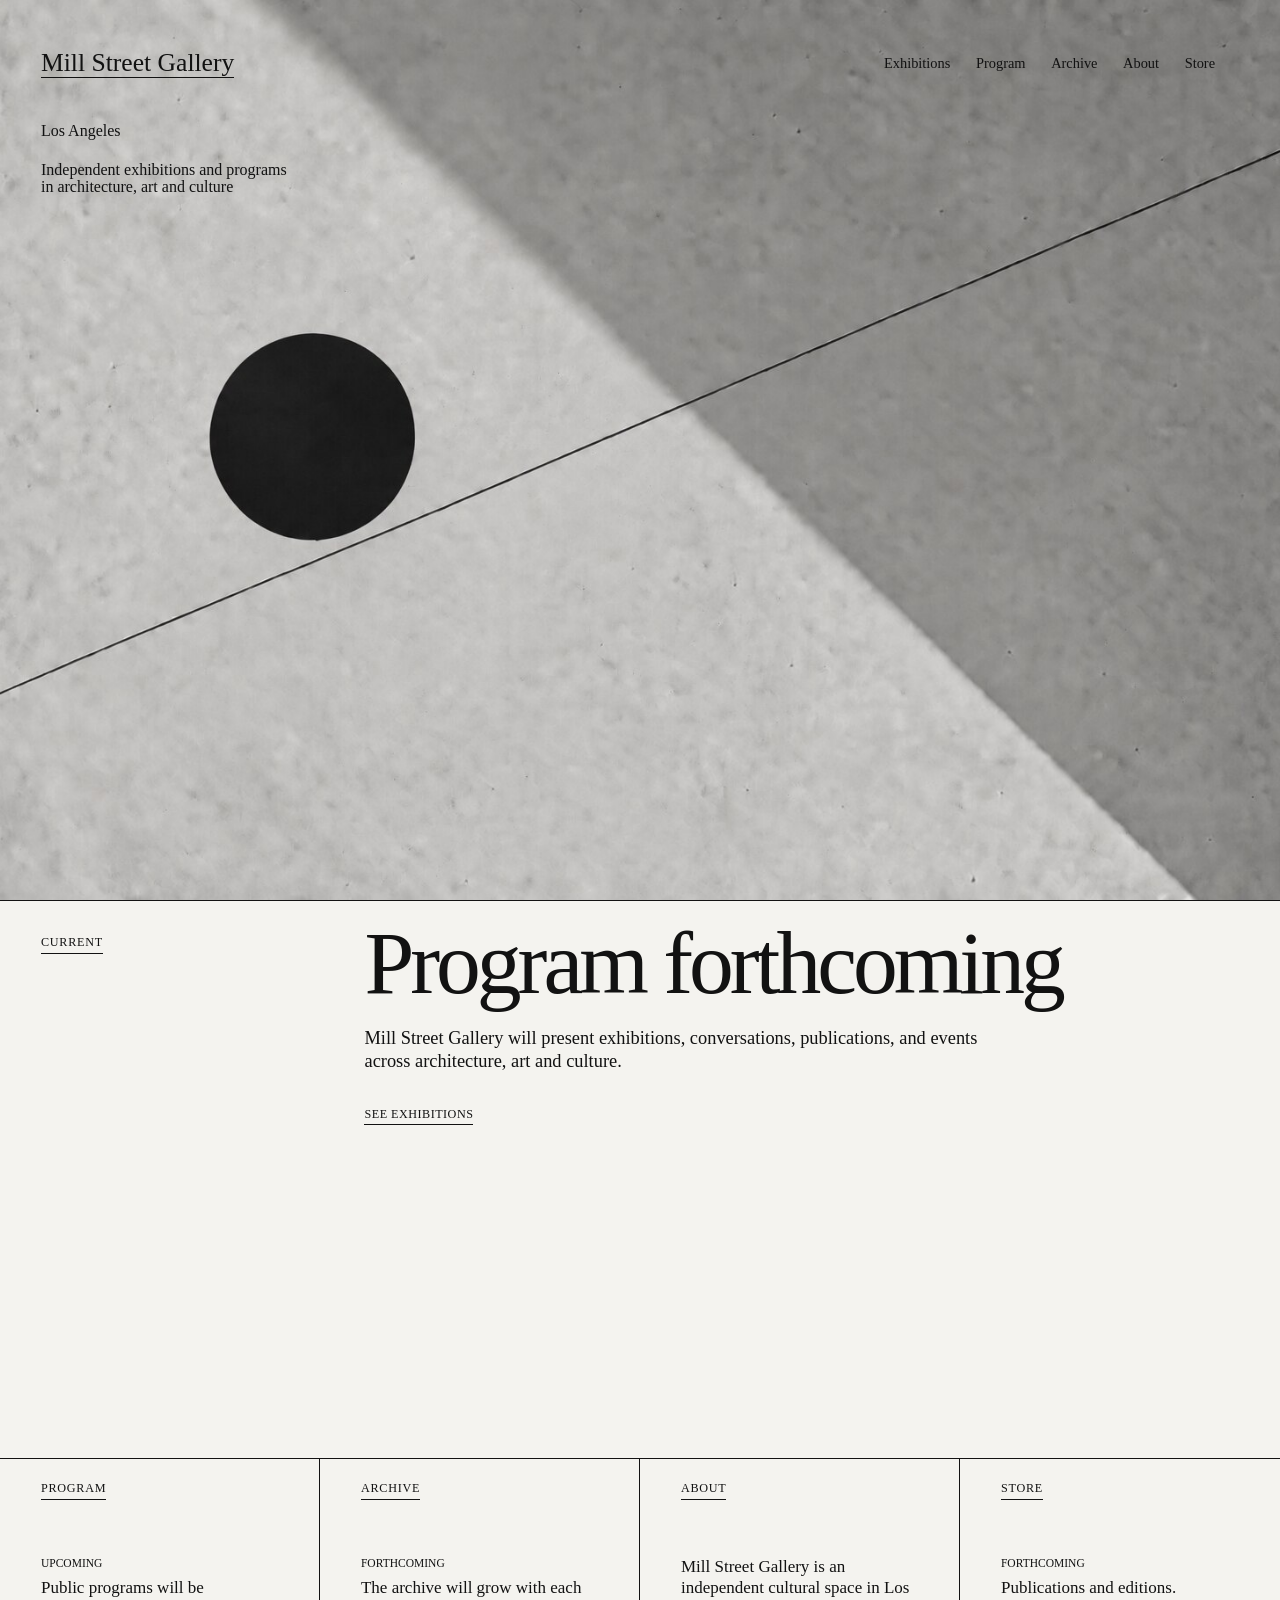
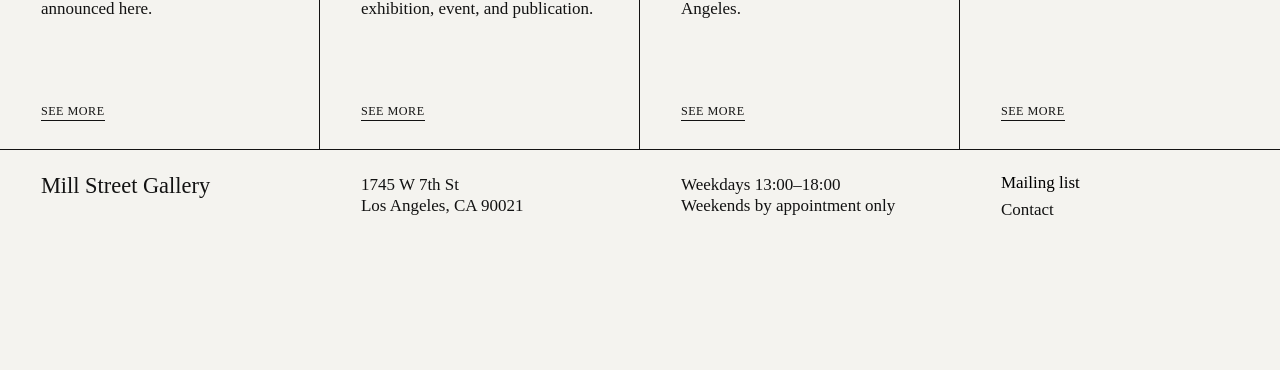
==== commit df7cd303: "Set tangent hero circle and update gallery address" ====
--- a/index.html
+++ b/index.html
@@ -1,12 +1,12 @@
 <!doctype html><html lang="en"><head><meta charset="utf-8"><meta name="viewport" content="width=device-width,initial-scale=1"><meta name="description" content="Mill Street Gallery, Los Angeles."><title>Mill Street Gallery</title><link rel="icon" type="image/svg+xml" href="favicon.svg?v=3"><link rel="stylesheet" href="styles.css?v=10"></head>
 <body class="homepage"><div class="header-sentinel" aria-hidden="true"></div><header class="site-header"><a class="wordmark" href="index.html">Mill Street Gallery</a><button class="menu-toggle" type="button" aria-expanded="false" aria-controls="site-nav">Menu</button><nav id="site-nav" class="site-nav"><a href="exhibitions.html">Exhibitions</a><a href="program.html">Program</a><a href="archive.html">Archive</a><a href="about.html">About</a><a href="store.html">Store</a></nav></header>
-<section class="landing"><div class="intro"><p>Los Angeles</p><p class="intro-description"><span>Independent exhibitions and programs</span><span>in architecture, art, and culture</span></p></div></section>
-<main><section class="program-lead"><p class="section-label">Current</p><div><h1>Program forthcoming</h1><p>Mill Street Gallery will present exhibitions, conversations, publications, and events across architecture, art, and culture.</p><a class="see-more" href="exhibitions.html">See exhibitions</a></div></section>
+<section class="landing"><div class="intro"><p>Los Angeles</p><p class="intro-description"><span>Independent exhibitions and programs</span><span>in architecture, art and culture</span></p></div></section>
+<main><section class="program-lead"><p class="section-label">Current</p><div><h1>Program forthcoming</h1><p>Mill Street Gallery will present exhibitions, conversations, publications, and events across architecture, art and culture.</p><a class="see-more" href="exhibitions.html">See exhibitions</a></div></section>
 <section class="index-grid">
 <article><p class="section-label">Program</p><div class="preview-items"><p><span>Upcoming</span>Public programs will be announced here.</p></div><a class="see-more" href="program.html">See more</a></article>
 <article><p class="section-label">Archive</p><div class="preview-items"><p><span>Forthcoming</span>The archive will grow with each exhibition, event, and publication.</p></div><a class="see-more" href="archive.html">See more</a></article>
 <article><p class="section-label">About</p><div class="preview-items"><p>Mill Street Gallery is an independent cultural space in Los Angeles.</p></div><a class="see-more" href="about.html">See more</a></article>
 <article><p class="section-label">Store</p><div class="preview-items"><p><span>Forthcoming</span>Publications and editions.</p></div><a class="see-more" href="store.html">See more</a></article>
 </section></main>
-<footer class="site-footer"><div><a href="index.html">Mill Street Gallery</a></div><div><p>691 Mill St Ste A<br>Los Angeles, CA 90021</p></div><div><p>Weekdays 13:00–18:00<br>Weekends by appointment only</p></div><div class="footer-links"><button class="text-button" type="button" data-open-mailing>Mailing list</button><a href="mailto:info@millstreetgallery.org">Contact</a></div></footer>
+<footer class="site-footer"><div><a href="index.html">Mill Street Gallery</a></div><div><p>1745 W 7th St<br>Los Angeles, CA 90021</p></div><div><p>Weekdays 13:00–18:00<br>Weekends by appointment only</p></div><div class="footer-links"><button class="text-button" type="button" data-open-mailing>Mailing list</button><a href="mailto:info@millstreetgallery.org">Contact</a></div></footer>
 <dialog class="mailing-dialog"><button class="dialog-close" type="button">Close</button><div class="dialog-inner"><p class="section-label">Mill Street Gallery</p><h2>Join the mailing list</h2><form id="mailing-form"><label>Name<input name="name" required></label><label>Email address<input type="email" name="email" required></label><label>Profession <span>(optional)</span><input name="profession"></label><label>City <span>(optional)</span><input name="city"></label><button class="submit-button" type="submit">Subscribe</button></form></div></dialog><script src="script.js?v=10"></script></body></html>
--- a/styles.css
+++ b/styles.css
@@ -1,2 +1,2 @@
-:root{--ink:#121212;--paper:#f4f3ef;--header-h:64px;--header-offset:32px}*{box-sizing:border-box}html{scroll-behavior:smooth}body{margin:0;color:var(--ink);background:var(--paper);font-family:"Times New Roman",Times,serif;font-size:17px;line-height:1.1}a{color:inherit;text-decoration:none}a:focus-visible,button:focus-visible,input:focus-visible{outline:1px solid currentColor;outline-offset:4px}.header-sentinel{height:var(--header-offset)}.site-header{position:sticky;top:0;z-index:20;display:grid;grid-template-columns:1fr auto;align-items:center;height:var(--header-h);padding:0 3.2vw;background:transparent;border-bottom:1px solid transparent;transition:background-color .15s,border-color .15s}.site-header.is-stuck{background:#fff;border-bottom-color:var(--ink)}.wordmark{width:max-content;font-size:clamp(1.2rem,2vw,1.75rem);border-bottom:1px solid currentColor}.site-nav{display:flex;gap:clamp(1rem,2vw,2rem);transform:translateX(-24px)}.site-nav a{font-size:.9rem}.site-nav a:hover,.wordmark:hover,.footer-links a:hover,.text-button:hover,.see-more:hover{opacity:.55}.menu-toggle{display:none;border:0;padding:0;background:transparent;font:inherit}.landing{position:relative;min-height:100svh;margin-top:calc(-1 * (var(--header-h) + var(--header-offset)));padding-top:calc(var(--header-h) + var(--header-offset));background:#b8b8b4 url("feature-v3.jpg?v=12") center/cover no-repeat}.intro{position:absolute;top:13.5%;left:3.2vw;font-size:clamp(.95rem,1.25vw,1.15rem)}.intro p{margin:0 0 1.35rem}.intro-description span{display:block;white-space:nowrap}.program-lead{display:grid;grid-template-columns:minmax(190px,1fr) 3fr;gap:2rem;min-height:62vh;padding:34px 3.2vw 80px;border-top:1px solid var(--ink)}.section-label{align-self:start;width:max-content;margin:0;padding-bottom:3px;border-bottom:1px solid currentColor;font-family:"Times New Roman",Times,serif;font-size:.76rem;font-weight:300;line-height:1.2;text-transform:uppercase;letter-spacing:.06em}.program-lead h1,.page-title{margin:-.12em 0 1.5rem;font-size:clamp(3rem,7vw,7.5rem);font-weight:400;line-height:.88;letter-spacing:-.045em}.program-lead>div>p{max-width:39rem;font-size:1.15rem;line-height:1.25}.see-more{display:block;width:max-content;margin-top:2.2rem;padding-bottom:2px;border-bottom:1px solid currentColor;font-family:"Times New Roman",Times,serif;font-size:.76rem;font-weight:300;text-transform:uppercase;letter-spacing:.04em}.index-grid{display:grid;grid-template-columns:repeat(4,1fr);border-top:1px solid var(--ink);border-bottom:1px solid var(--ink)}.index-grid article{display:flex;min-height:290px;padding:22px 3.2vw 28px;border-right:1px solid var(--ink);flex-direction:column}.index-grid article:last-child{border-right:0}.preview-items{margin-top:3.5rem;line-height:1.25}.preview-items p{margin:0}.preview-items span{display:block;margin-bottom:.45rem;font-family:"Times New Roman",Times,serif;font-size:.72rem;text-transform:uppercase}.index-grid .see-more{margin-top:auto}.site-footer{display:grid;grid-template-columns:1.35fr 1fr 1fr .8fr;gap:2rem;min-height:220px;padding:24px 3.2vw 48px}.site-footer p{margin:0;line-height:1.25}.site-footer>div:first-child{font-size:1.4rem}.footer-links{display:flex;flex-direction:column;align-items:flex-start;gap:.55rem}.text-button{border:0;padding:0;background:none;font:inherit;cursor:pointer}.page-main{min-height:calc(100svh - var(--header-h) - var(--header-offset));padding:8vh 3.2vw 12vh}.page-kicker{margin-bottom:2rem}.page-copy{max-width:42rem;font-size:1.15rem;line-height:1.3}.page-list{margin-top:10vh;border-top:1px solid var(--ink)}.page-row{display:grid;grid-template-columns:1fr 3fr;gap:2rem;padding:22px 0 42px;border-bottom:1px solid var(--ink)}.page-row h2{margin:0;font-size:2rem;font-weight:400}.page-row p{margin:0;line-height:1.3}.mailing-dialog{width:min(680px,calc(100% - 28px));padding:0;border:1px solid var(--ink);background:var(--paper)}.dialog-close{position:absolute;top:20px;right:22px;border:0;background:none;font:inherit}.dialog-inner{padding:24px 28px 34px}.dialog-inner h2{margin:3.5rem 0 3rem;font-size:clamp(2.6rem,6vw,5rem);font-weight:400}.dialog-inner form{display:grid;grid-template-columns:1fr 1fr;gap:24px 18px}.dialog-inner label{display:flex;flex-direction:column;gap:8px}.dialog-inner input{border:0;border-bottom:1px solid;padding:6px 0;background:transparent;font:inherit}.submit-button{justify-self:start;margin-top:1rem;border:1px solid;padding:9px 18px;background:transparent;font:inherit}.mailing-dialog::backdrop{background:rgba(0,0,0,.48)}
-@media(max-width:760px){:root{--header-offset:0px;--header-h:58px}body{font-size:16px}.site-header{grid-template-columns:1fr auto;padding:0 18px;background:#fff;border-bottom:1px solid var(--ink)}.wordmark{font-size:1.2rem}.menu-toggle{display:block}.site-nav{position:absolute;top:58px;left:0;right:0;display:none;min-height:calc(100svh - 58px);padding:32px 18px;background:var(--paper);transform:none;flex-direction:column}.site-nav.open{display:flex}.site-nav a{font-size:2rem}.landing{background-position:58% center}.intro{top:15%;left:18px}.program-lead{grid-template-columns:1fr;min-height:54vh;padding:22px 18px 60px}.program-lead h1{margin-top:3.5rem;font-size:4rem}.index-grid{grid-template-columns:1fr}.index-grid article{min-height:220px;padding:20px 18px 26px;border-right:0;border-bottom:1px solid}.site-footer{grid-template-columns:1fr 1fr;padding:22px 18px 45px}.site-footer>div:first-child,.footer-links{grid-column:1/-1}.page-main{padding:8vh 18px}.page-row{grid-template-columns:1fr}.dialog-inner form{grid-template-columns:1fr}}
+:root{--ink:#121212;--paper:#f4f3ef;--header-h:64px;--header-offset:32px}*{box-sizing:border-box}html{scroll-behavior:smooth}body{margin:0;color:var(--ink);background:var(--paper);font-family:"Times New Roman",Times,serif;font-size:17px;line-height:1.1}a{color:inherit;text-decoration:none}a:focus-visible,button:focus-visible,input:focus-visible{outline:1px solid currentColor;outline-offset:4px}.header-sentinel{height:var(--header-offset)}.site-header{position:sticky;top:0;z-index:20;display:grid;grid-template-columns:1fr auto;align-items:center;height:var(--header-h);padding:0 3.2vw;background:transparent;border-bottom:1px solid transparent;transition:background-color .15s,border-color .15s}.site-header.is-stuck{background:#fff;border-bottom-color:var(--ink)}.wordmark{width:max-content;font-size:clamp(1.2rem,2vw,1.75rem);border-bottom:1px solid currentColor}.site-nav{display:flex;gap:clamp(1rem,2vw,2rem);transform:translateX(-24px)}.site-nav a{font-size:.9rem}.site-nav a:hover,.wordmark:hover,.footer-links a:hover,.text-button:hover,.see-more:hover{opacity:.55}.menu-toggle{display:none;border:0;padding:0;background:transparent;font:inherit}.landing{position:relative;min-height:100svh;margin-top:calc(-1 * (var(--header-h) + var(--header-offset)));padding-top:calc(var(--header-h) + var(--header-offset));background:#b8b8b4 url("feature-v7.jpg?v=16") center/cover no-repeat}.intro{position:absolute;top:13.5%;left:3.2vw;font-size:clamp(.95rem,1.25vw,1.15rem)}.intro p{margin:0 0 1.35rem}.intro-description span{display:block;white-space:nowrap}.program-lead{display:grid;grid-template-columns:minmax(190px,1fr) 3fr;gap:2rem;min-height:62vh;padding:34px 3.2vw 80px;border-top:1px solid var(--ink)}.section-label{align-self:start;width:max-content;margin:0;padding-bottom:3px;border-bottom:1px solid currentColor;font-family:"Times New Roman",Times,serif;font-size:.76rem;font-weight:300;line-height:1.2;text-transform:uppercase;letter-spacing:.06em}.program-lead h1,.page-title{margin:-.12em 0 1.5rem;font-size:clamp(3rem,7vw,7.5rem);font-weight:400;line-height:.88;letter-spacing:-.045em}.program-lead>div>p{max-width:39rem;font-size:1.15rem;line-height:1.25}.see-more{display:block;width:max-content;margin-top:2.2rem;padding-bottom:2px;border-bottom:1px solid currentColor;font-family:"Times New Roman",Times,serif;font-size:.76rem;font-weight:300;text-transform:uppercase;letter-spacing:.04em}.index-grid{display:grid;grid-template-columns:repeat(4,1fr);border-top:1px solid var(--ink);border-bottom:1px solid var(--ink)}.index-grid article{display:flex;min-height:290px;padding:22px 3.2vw 28px;border-right:1px solid var(--ink);flex-direction:column}.index-grid article:last-child{border-right:0}.preview-items{margin-top:3.5rem;line-height:1.25}.preview-items p{margin:0}.preview-items span{display:block;margin-bottom:.45rem;font-family:"Times New Roman",Times,serif;font-size:.72rem;text-transform:uppercase}.index-grid .see-more{margin-top:auto}.site-footer{display:grid;grid-template-columns:repeat(4,1fr);gap:0;min-height:220px;padding:24px 0 48px}.site-footer>div{padding:0 3.2vw}.site-footer p{margin:0;line-height:1.25}.site-footer>div:first-child{font-size:1.4rem}.footer-links{display:flex;flex-direction:column;align-items:flex-start;gap:.55rem}.text-button{border:0;padding:0;background:none;font:inherit;cursor:pointer}.page-main{min-height:calc(100svh - var(--header-h) - var(--header-offset));padding:8vh 3.2vw 12vh}.page-kicker{margin-bottom:2rem}.page-copy{max-width:42rem;font-size:1.15rem;line-height:1.3}.page-list{margin-top:10vh;border-top:1px solid var(--ink)}.page-row{display:grid;grid-template-columns:1fr 3fr;gap:2rem;padding:22px 0 42px;border-bottom:1px solid var(--ink)}.page-row h2{margin:0;font-size:2rem;font-weight:400}.page-row p{margin:0;line-height:1.3}.mailing-dialog{width:min(680px,calc(100% - 28px));padding:0;border:1px solid var(--ink);background:var(--paper)}.dialog-close{position:absolute;top:20px;right:22px;border:0;background:none;font:inherit}.dialog-inner{padding:24px 28px 34px}.dialog-inner h2{margin:3.5rem 0 3rem;font-size:clamp(2.6rem,6vw,5rem);font-weight:400}.dialog-inner form{display:grid;grid-template-columns:1fr 1fr;gap:24px 18px}.dialog-inner label{display:flex;flex-direction:column;gap:8px}.dialog-inner input{border:0;border-bottom:1px solid;padding:6px 0;background:transparent;font:inherit}.submit-button{justify-self:start;margin-top:1rem;border:1px solid;padding:9px 18px;background:transparent;font:inherit}.mailing-dialog::backdrop{background:rgba(0,0,0,.48)}
+@media(max-width:760px){:root{--header-offset:0px;--header-h:58px}body{font-size:16px}.site-header{grid-template-columns:1fr auto;padding:0 18px;background:#fff;border-bottom:1px solid var(--ink)}.wordmark{font-size:1.2rem}.menu-toggle{display:block}.site-nav{position:absolute;top:58px;left:0;right:0;display:none;min-height:calc(100svh - 58px);padding:32px 18px;background:var(--paper);transform:none;flex-direction:column}.site-nav.open{display:flex}.site-nav a{font-size:2rem}.landing{background-position:58% center}.intro{top:15%;left:18px}.program-lead{grid-template-columns:1fr;min-height:54vh;padding:22px 18px 60px}.program-lead h1{margin-top:3.5rem;font-size:4rem}.index-grid{grid-template-columns:1fr}.index-grid article{min-height:220px;padding:20px 18px 26px;border-right:0;border-bottom:1px solid}.site-footer{grid-template-columns:1fr 1fr;padding:22px 18px 45px}.site-footer>div{padding:0}.site-footer>div:first-child,.footer-links{grid-column:1/-1}.page-main{padding:8vh 18px}.page-row{grid-template-columns:1fr}.dialog-inner form{grid-template-columns:1fr}}
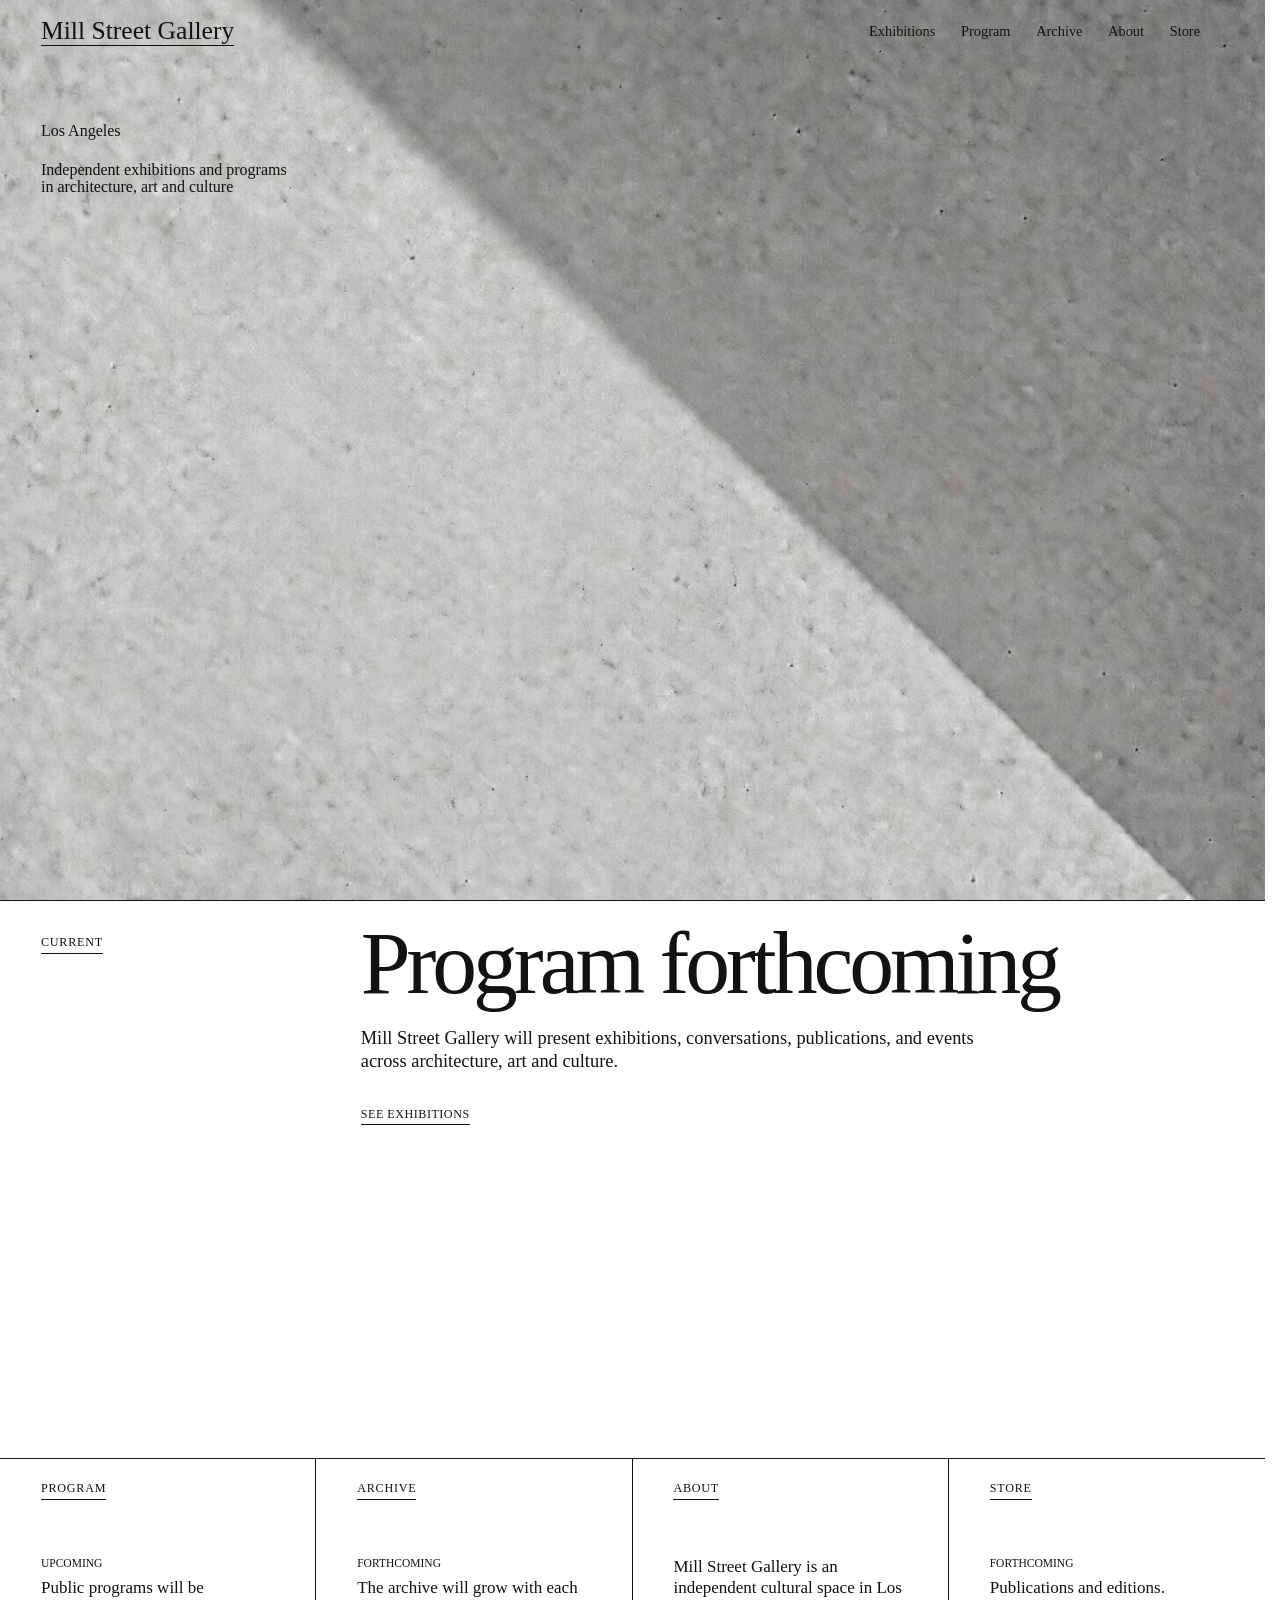
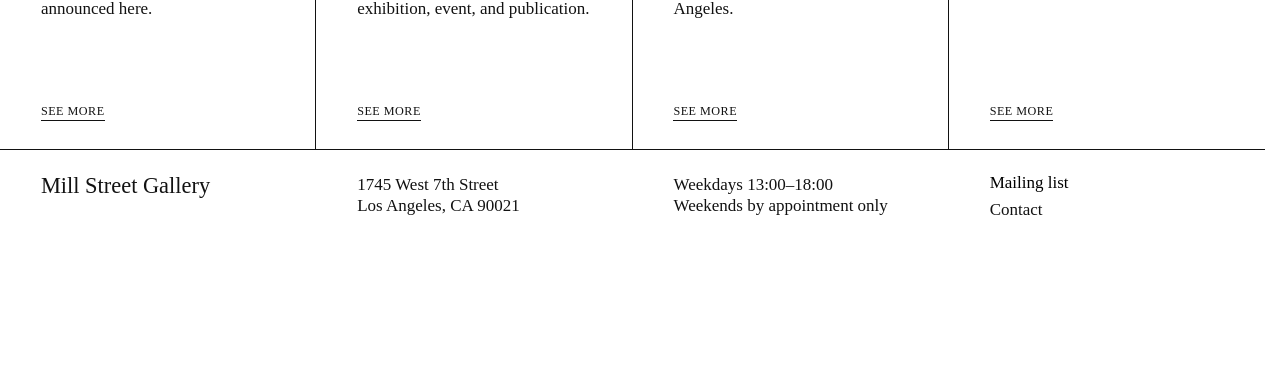
==== commit f6d5adf9: "Lock header alignment and spell out address" ====
--- a/index.html
+++ b/index.html
@@ -8,5 +8,5 @@
 <article><p class="section-label">About</p><div class="preview-items"><p>Mill Street Gallery is an independent cultural space in Los Angeles.</p></div><a class="see-more" href="about.html">See more</a></article>
 <article><p class="section-label">Store</p><div class="preview-items"><p><span>Forthcoming</span>Publications and editions.</p></div><a class="see-more" href="store.html">See more</a></article>
 </section></main>
-<footer class="site-footer"><div><a href="index.html">Mill Street Gallery</a></div><div><p>1745 W 7th St<br>Los Angeles, CA 90021</p></div><div><p>Weekdays 13:00–18:00<br>Weekends by appointment only</p></div><div class="footer-links"><button class="text-button" type="button" data-open-mailing>Mailing list</button><a href="mailto:info@millstreetgallery.org">Contact</a></div></footer>
+<footer class="site-footer"><div><a href="index.html">Mill Street Gallery</a></div><div><p>1745 West 7th Street<br>Los Angeles, CA 90021</p></div><div><p>Weekdays 13:00–18:00<br>Weekends by appointment only</p></div><div class="footer-links"><button class="text-button" type="button" data-open-mailing>Mailing list</button><a href="mailto:info@millstreetgallery.org">Contact</a></div></footer>
 <dialog class="mailing-dialog"><button class="dialog-close" type="button">Close</button><div class="dialog-inner"><p class="section-label">Mill Street Gallery</p><h2>Join the mailing list</h2><form id="mailing-form"><label>Name<input name="name" required></label><label>Email address<input type="email" name="email" required></label><label>Profession <span>(optional)</span><input name="profession"></label><label>City <span>(optional)</span><input name="city"></label><button class="submit-button" type="submit">Subscribe</button></form></div></dialog><script src="script.js?v=10"></script></body></html>
--- a/styles.css
+++ b/styles.css
@@ -1,2 +1,2 @@
-:root{--ink:#121212;--paper:#f4f3ef;--header-h:64px;--header-offset:32px}*{box-sizing:border-box}html{scroll-behavior:smooth}body{margin:0;color:var(--ink);background:var(--paper);font-family:"Times New Roman",Times,serif;font-size:17px;line-height:1.1}a{color:inherit;text-decoration:none}a:focus-visible,button:focus-visible,input:focus-visible{outline:1px solid currentColor;outline-offset:4px}.header-sentinel{height:var(--header-offset)}.site-header{position:sticky;top:0;z-index:20;display:grid;grid-template-columns:1fr auto;align-items:center;height:var(--header-h);padding:0 3.2vw;background:transparent;border-bottom:1px solid transparent;transition:background-color .15s,border-color .15s}.site-header.is-stuck{background:#fff;border-bottom-color:var(--ink)}.wordmark{width:max-content;font-size:clamp(1.2rem,2vw,1.75rem);border-bottom:1px solid currentColor}.site-nav{display:flex;gap:clamp(1rem,2vw,2rem);transform:translateX(-24px)}.site-nav a{font-size:.9rem}.site-nav a:hover,.wordmark:hover,.footer-links a:hover,.text-button:hover,.see-more:hover{opacity:.55}.menu-toggle{display:none;border:0;padding:0;background:transparent;font:inherit}.landing{position:relative;min-height:100svh;margin-top:calc(-1 * (var(--header-h) + var(--header-offset)));padding-top:calc(var(--header-h) + var(--header-offset));background:#b8b8b4 url("feature-v7.jpg?v=16") center/cover no-repeat}.intro{position:absolute;top:13.5%;left:3.2vw;font-size:clamp(.95rem,1.25vw,1.15rem)}.intro p{margin:0 0 1.35rem}.intro-description span{display:block;white-space:nowrap}.program-lead{display:grid;grid-template-columns:minmax(190px,1fr) 3fr;gap:2rem;min-height:62vh;padding:34px 3.2vw 80px;border-top:1px solid var(--ink)}.section-label{align-self:start;width:max-content;margin:0;padding-bottom:3px;border-bottom:1px solid currentColor;font-family:"Times New Roman",Times,serif;font-size:.76rem;font-weight:300;line-height:1.2;text-transform:uppercase;letter-spacing:.06em}.program-lead h1,.page-title{margin:-.12em 0 1.5rem;font-size:clamp(3rem,7vw,7.5rem);font-weight:400;line-height:.88;letter-spacing:-.045em}.program-lead>div>p{max-width:39rem;font-size:1.15rem;line-height:1.25}.see-more{display:block;width:max-content;margin-top:2.2rem;padding-bottom:2px;border-bottom:1px solid currentColor;font-family:"Times New Roman",Times,serif;font-size:.76rem;font-weight:300;text-transform:uppercase;letter-spacing:.04em}.index-grid{display:grid;grid-template-columns:repeat(4,1fr);border-top:1px solid var(--ink);border-bottom:1px solid var(--ink)}.index-grid article{display:flex;min-height:290px;padding:22px 3.2vw 28px;border-right:1px solid var(--ink);flex-direction:column}.index-grid article:last-child{border-right:0}.preview-items{margin-top:3.5rem;line-height:1.25}.preview-items p{margin:0}.preview-items span{display:block;margin-bottom:.45rem;font-family:"Times New Roman",Times,serif;font-size:.72rem;text-transform:uppercase}.index-grid .see-more{margin-top:auto}.site-footer{display:grid;grid-template-columns:repeat(4,1fr);gap:0;min-height:220px;padding:24px 0 48px}.site-footer>div{padding:0 3.2vw}.site-footer p{margin:0;line-height:1.25}.site-footer>div:first-child{font-size:1.4rem}.footer-links{display:flex;flex-direction:column;align-items:flex-start;gap:.55rem}.text-button{border:0;padding:0;background:none;font:inherit;cursor:pointer}.page-main{min-height:calc(100svh - var(--header-h) - var(--header-offset));padding:8vh 3.2vw 12vh}.page-kicker{margin-bottom:2rem}.page-copy{max-width:42rem;font-size:1.15rem;line-height:1.3}.page-list{margin-top:10vh;border-top:1px solid var(--ink)}.page-row{display:grid;grid-template-columns:1fr 3fr;gap:2rem;padding:22px 0 42px;border-bottom:1px solid var(--ink)}.page-row h2{margin:0;font-size:2rem;font-weight:400}.page-row p{margin:0;line-height:1.3}.mailing-dialog{width:min(680px,calc(100% - 28px));padding:0;border:1px solid var(--ink);background:var(--paper)}.dialog-close{position:absolute;top:20px;right:22px;border:0;background:none;font:inherit}.dialog-inner{padding:24px 28px 34px}.dialog-inner h2{margin:3.5rem 0 3rem;font-size:clamp(2.6rem,6vw,5rem);font-weight:400}.dialog-inner form{display:grid;grid-template-columns:1fr 1fr;gap:24px 18px}.dialog-inner label{display:flex;flex-direction:column;gap:8px}.dialog-inner input{border:0;border-bottom:1px solid;padding:6px 0;background:transparent;font:inherit}.submit-button{justify-self:start;margin-top:1rem;border:1px solid;padding:9px 18px;background:transparent;font:inherit}.mailing-dialog::backdrop{background:rgba(0,0,0,.48)}
-@media(max-width:760px){:root{--header-offset:0px;--header-h:58px}body{font-size:16px}.site-header{grid-template-columns:1fr auto;padding:0 18px;background:#fff;border-bottom:1px solid var(--ink)}.wordmark{font-size:1.2rem}.menu-toggle{display:block}.site-nav{position:absolute;top:58px;left:0;right:0;display:none;min-height:calc(100svh - 58px);padding:32px 18px;background:var(--paper);transform:none;flex-direction:column}.site-nav.open{display:flex}.site-nav a{font-size:2rem}.landing{background-position:58% center}.intro{top:15%;left:18px}.program-lead{grid-template-columns:1fr;min-height:54vh;padding:22px 18px 60px}.program-lead h1{margin-top:3.5rem;font-size:4rem}.index-grid{grid-template-columns:1fr}.index-grid article{min-height:220px;padding:20px 18px 26px;border-right:0;border-bottom:1px solid}.site-footer{grid-template-columns:1fr 1fr;padding:22px 18px 45px}.site-footer>div{padding:0}.site-footer>div:first-child,.footer-links{grid-column:1/-1}.page-main{padding:8vh 18px}.page-row{grid-template-columns:1fr}.dialog-inner form{grid-template-columns:1fr}}
+:root{--ink:#121212;--paper:#fff;--header-h:64px;--header-offset:0px}*{box-sizing:border-box}html{scroll-behavior:smooth;scrollbar-gutter:stable}body{margin:0;color:var(--ink);background:var(--paper);font-family:"Times New Roman",Times,serif;font-size:17px;line-height:1.1}a{color:inherit;text-decoration:none}a:focus-visible,button:focus-visible,input:focus-visible{outline:1px solid currentColor;outline-offset:4px}.header-sentinel{position:absolute;top:0;left:0;width:1px;height:1px;pointer-events:none}.site-header{position:sticky;top:0;z-index:20;display:grid;grid-template-columns:1fr auto;align-items:center;height:var(--header-h);padding:0 3.2vw;background:transparent;border-bottom:1px solid transparent;transition:background-color .15s,border-color .15s}.site-header.is-stuck{background:#fff;border-bottom-color:var(--ink)}.wordmark{width:max-content;font-size:clamp(1.2rem,2vw,1.75rem);border-bottom:1px solid currentColor}.site-nav{display:flex;gap:clamp(1rem,2vw,2rem);transform:translateX(-24px)}.site-nav a{font-size:.9rem}.site-nav a:hover,.wordmark:hover,.footer-links a:hover,.text-button:hover,.see-more:hover{opacity:.55}.menu-toggle{display:none;border:0;padding:0;background:transparent;font:inherit}.landing{position:relative;z-index:0;min-height:100svh;margin-top:calc(-1 * (var(--header-h) + var(--header-offset)));padding-top:calc(var(--header-h) + var(--header-offset));overflow:hidden;clip-path:inset(0);background:#b8b8b4}.landing::before{content:"";position:fixed;inset:0;z-index:-1;background:#b8b8b4 url("feature-v8.jpg?v=17") center/cover no-repeat}.intro{position:absolute;top:13.5%;left:3.2vw;font-size:clamp(.95rem,1.25vw,1.15rem)}.intro p{margin:0 0 1.35rem}.intro-description span{display:block;white-space:nowrap}.program-lead{display:grid;grid-template-columns:minmax(190px,1fr) 3fr;gap:2rem;min-height:62vh;padding:34px 3.2vw 80px;border-top:1px solid var(--ink)}.section-label{align-self:start;width:max-content;margin:0;padding-bottom:3px;border-bottom:1px solid currentColor;font-family:"Times New Roman",Times,serif;font-size:.76rem;font-weight:300;line-height:1.2;text-transform:uppercase;letter-spacing:.06em}.program-lead h1,.page-title{margin:-.12em 0 1.5rem;font-size:clamp(3rem,7vw,7.5rem);font-weight:400;line-height:.88;letter-spacing:-.045em}.program-lead>div>p{max-width:39rem;font-size:1.15rem;line-height:1.25}.see-more{display:block;width:max-content;margin-top:2.2rem;padding-bottom:2px;border-bottom:1px solid currentColor;font-family:"Times New Roman",Times,serif;font-size:.76rem;font-weight:300;text-transform:uppercase;letter-spacing:.04em}.index-grid{display:grid;grid-template-columns:repeat(4,1fr);border-top:1px solid var(--ink);border-bottom:1px solid var(--ink)}.index-grid article{display:flex;min-height:290px;padding:22px 3.2vw 28px;border-right:1px solid var(--ink);flex-direction:column}.index-grid article:last-child{border-right:0}.preview-items{margin-top:3.5rem;line-height:1.25}.preview-items p{margin:0}.preview-items span{display:block;margin-bottom:.45rem;font-family:"Times New Roman",Times,serif;font-size:.72rem;text-transform:uppercase}.index-grid .see-more{margin-top:auto}.site-footer{display:grid;grid-template-columns:repeat(4,1fr);gap:0;min-height:220px;padding:24px 0 48px}.site-footer>div{padding:0 3.2vw}.site-footer p{margin:0;line-height:1.25}.site-footer>div:first-child{font-size:1.4rem}.footer-links{display:flex;flex-direction:column;align-items:flex-start;gap:.55rem}.text-button{border:0;padding:0;background:none;font:inherit;cursor:pointer}.page-main{min-height:calc(100svh - var(--header-h) - var(--header-offset));padding:8vh 3.2vw 12vh}.page-kicker{margin-bottom:2rem}.page-copy{max-width:42rem;font-size:1.15rem;line-height:1.3}.page-list{margin-top:10vh;border-top:1px solid var(--ink)}.page-row{display:grid;grid-template-columns:1fr 3fr;gap:2rem;padding:22px 0 42px;border-bottom:1px solid var(--ink)}.page-row h2{margin:0;font-size:2rem;font-weight:400}.page-row p{margin:0;line-height:1.3}.mailing-dialog{width:min(680px,calc(100% - 28px));padding:0;border:1px solid var(--ink);background:var(--paper)}.dialog-close{position:absolute;top:20px;right:22px;border:0;background:none;font:inherit}.dialog-inner{padding:24px 28px 34px}.dialog-inner h2{margin:3.5rem 0 3rem;font-size:clamp(2.6rem,6vw,5rem);font-weight:400}.dialog-inner form{display:grid;grid-template-columns:1fr 1fr;gap:24px 18px}.dialog-inner label{display:flex;flex-direction:column;gap:8px}.dialog-inner input{border:0;border-bottom:1px solid;padding:6px 0;background:transparent;font:inherit}.submit-button{justify-self:start;margin-top:1rem;border:1px solid;padding:9px 18px;background:transparent;font:inherit}.mailing-dialog::backdrop{background:rgba(0,0,0,.48)}
+@media(max-width:760px){:root{--header-offset:0px;--header-h:58px}body{font-size:16px}.site-header{grid-template-columns:1fr auto;padding:0 18px;background:#fff;border-bottom:1px solid var(--ink)}.wordmark{font-size:1.2rem}.menu-toggle{display:block}.site-nav{position:absolute;top:58px;left:0;right:0;display:none;min-height:calc(100svh - 58px);padding:32px 18px;background:var(--paper);transform:none;flex-direction:column}.site-nav.open{display:flex}.site-nav a{font-size:2rem}.landing::before{background-position:58% center}.intro{top:15%;left:18px}.program-lead{grid-template-columns:1fr;min-height:54vh;padding:22px 18px 60px}.program-lead h1{margin-top:3.5rem;font-size:4rem}.index-grid{grid-template-columns:1fr}.index-grid article{min-height:220px;padding:20px 18px 26px;border-right:0;border-bottom:1px solid}.site-footer{grid-template-columns:1fr 1fr;padding:22px 18px 45px}.site-footer>div{padding:0}.site-footer>div:first-child,.footer-links{grid-column:1/-1}.page-main{padding:8vh 18px}.page-row{grid-template-columns:1fr}.dialog-inner form{grid-template-columns:1fr}}
